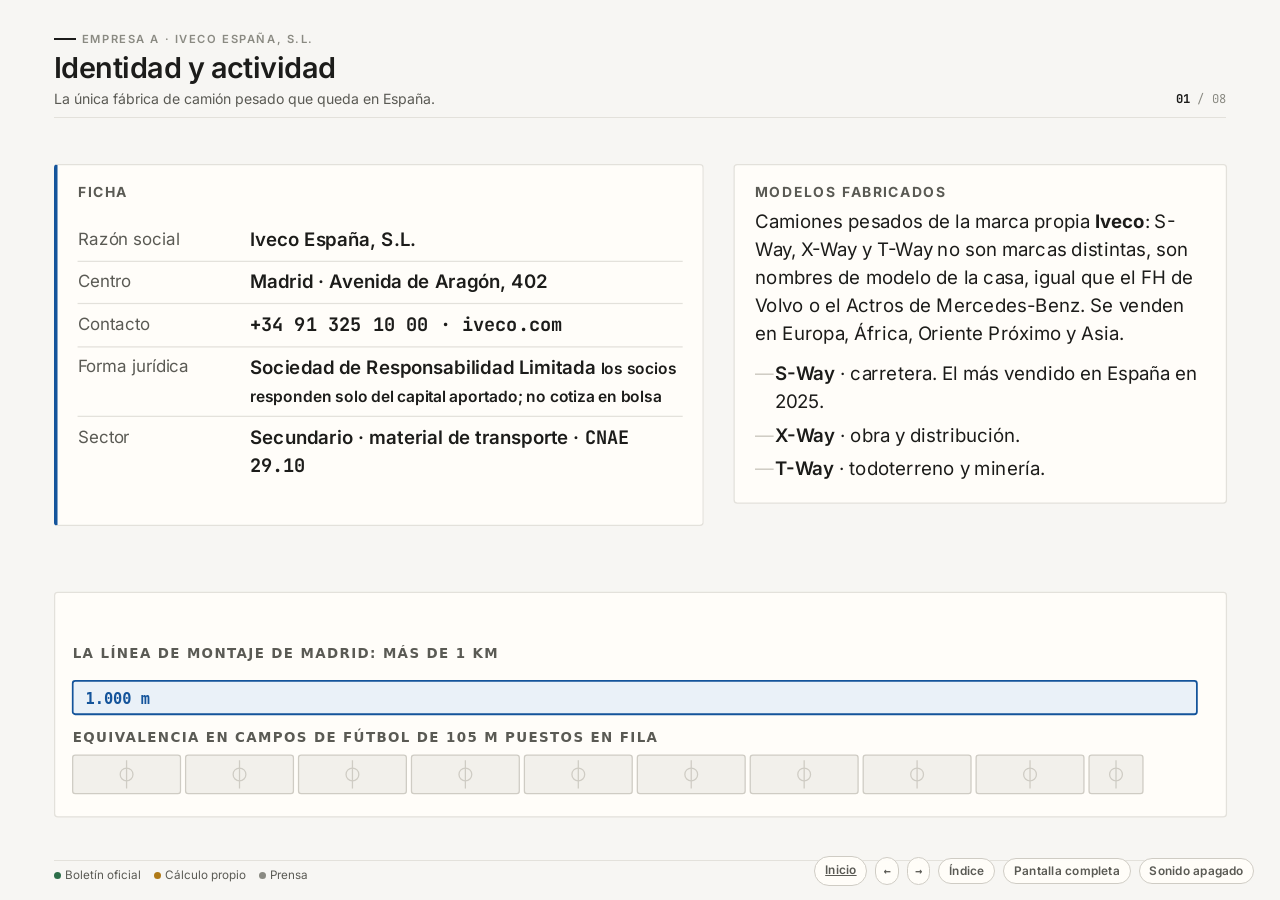
==== empresas.html @ f34dec85 "Add files via upload" ====
<!doctype html>
<html lang="es">
<head>
<meta charset="utf-8">
<meta name="viewport" content="width=device-width,initial-scale=1">
<title>Empresas · Empleabilidad I · Raúl Rabadán</title>
<link rel="stylesheet" href="css/estilo.css">
</head>
<body>

<div class="progreso"></div>

<main class="mazo">

<!-- ========== B1 ========== -->
<section class="pantalla" data-via="b" data-ancla="iveco-identidad" data-titulo="Iveco · Identidad y actividad" data-grupo="Iveco España, S.L.">
  <header class="cab">
    <div class="cab-izq">
      <p class="rotulo"><span class="tramo"></span>Empresa A · Iveco España, S.L.</p>
      <h2>Identidad y actividad</h2>
      <p class="bajada">La única fábrica de camión pesado que queda en España.</p>
    </div>
    <p class="paso" data-contador></p>
  </header>

  <div class="cuerpo">
    <div class="cols c-2a">
      <div class="bloque acento-a">
        <h3>Ficha</h3>
        <dl class="datos">
          <div><dt>Razón social</dt><dd>Iveco España, S.L.</dd></div>
          <div><dt>Centro</dt><dd>Madrid · Avenida de Aragón, 402</dd></div>
          <div><dt>Contacto</dt><dd class="num">+34 91 325 10 00 · iveco.com</dd></div>
          <div><dt>Forma jurídica</dt><dd>Sociedad de Responsabilidad Limitada <small>los socios responden solo del capital aportado; no cotiza en bolsa</small></dd></div>
          <div><dt>Sector</dt><dd>Secundario · material de transporte · <span class="num">CNAE 29.10</span></dd></div>
        </dl>
      </div>
      <div class="bloque">
        <h3>Modelos fabricados</h3>
        <p>Camiones pesados de la marca propia <b>Iveco</b>: S-Way, X-Way y T-Way no son marcas distintas, son nombres de modelo de la casa, igual que el FH de Volvo o el Actros de Mercedes-Benz. Se venden en Europa, África, Oriente Próximo y Asia.</p>
        <ul class="guiones" style="margin-top:.6em">
          <li><b>S-Way</b> · carretera. El más vendido en España en 2025.</li>
          <li><b>X-Way</b> · obra y distribución.</li>
          <li><b>T-Way</b> · todoterreno y minería.</li>
        </ul>
      </div>
    </div>

    <figure class="grafico crece">
      <img src="assets/graficos/linea-km.svg" alt="La línea de montaje de un kilómetro comparada con campos de fútbol de 105 metros puestos en fila.">
    </figure>
  </div>

  <footer class="pie">
    <ul class="notas-pie"></ul>
    <p class="leyenda"><span><b class="p p-ofi"></b>Boletín oficial</span><span><b class="p p-cal"></b>Cálculo propio</span><span><b class="p p-pre"></b>Prensa</span></p>
  </footer>
</section>

<!-- ========== B2 ========== -->
<section class="pantalla" data-via="b" data-ancla="iveco-tamano" data-titulo="Iveco · Tamaño, clientes y competencia">
  <header class="cab">
    <div class="cab-izq">
      <p class="rotulo"><span class="tramo"></span>Empresa A · Iveco España, S.L.</p>
      <h2>Tamaño, clientes y competencia</h2>
    </div>
    <p class="paso" data-contador></p>
  </header>

  <div class="cuerpo">
    <div class="cifras">
      <div><span class="cifra" data-valor="2700" data-sufijo="+">0</span><span class="cifra-pie d-pre">Personas en la planta</span></div>
      <div><span class="cifra" data-valor="374000">0</span><span class="cifra-pie d-pre">Metros cuadrados</span></div>
      <div><span class="cifra" data-valor="1" data-sufijo=" km">0</span><span class="cifra-pie d-pre">De línea de montaje</span></div>
      <div><span class="cifra" data-valor="40000">0</span><span class="cifra-pie d-pre">Configuraciones de camión</span></div>
    </div>

    <div class="cols c-3 crece">
      <div class="bloque">
        <h3>Clientes</h3>
        <p>Flotas europeas de logística: Reinert, ID Logistics, Spaansen, Vergossen.</p>
      </div>
      <div class="bloque">
        <h3>Competidores</h3>
        <p>Volvo, Mercedes-Benz, Renault Trucks, Scania, DAF y MAN.</p>
        <p style="margin-top:.55em"><span class="d-pre">Iveco, primera en matriculaciones en España en 2024 con el <b>20,1 %</b>. En más de 16 t, en 2025 manda Volvo con el <b>18,1 %</b>.</span></p>
      </div>
      <div class="bloque">
        <h3>Entidades del entorno</h3>
        <ul class="guiones">
          <li><b>ANFAC</b> · patronal de fabricantes.</li>
          <li><b>AECIM</b> · patronal del metal de Madrid.</li>
        </ul>
      </div>
    </div>

  </div>

  <footer class="pie">
    <ul class="notas-pie"></ul>
    <p class="leyenda"><span><b class="p p-ofi"></b>Boletín oficial</span><span><b class="p p-cal"></b>Cálculo propio</span><span><b class="p p-pre"></b>Prensa</span></p>
  </footer>
</section>

<!-- ========== B3 ========== -->
<section class="pantalla" data-via="b" data-ancla="iveco-puesto" data-titulo="Iveco · Puesto, salario y condiciones">
  <header class="cab">
    <div class="cab-izq">
      <p class="rotulo"><span class="tramo"></span>Empresa A · Iveco España, S.L.</p>
      <h2>Puesto, salario y condiciones</h2>
      <p class="bajada">Técnico de mantenimiento electromecánico, grupo II del convenio.</p>
    </div>
    <p class="paso" data-contador></p>
  </header>

  <div class="cuerpo">
    <div class="cols c-2a">
      <div class="marco">
        <table class="tabla compacta">
          <caption>Convenio de centro · BOCM 205 de 28-08-2024</caption>
          <tbody>
            <tr><td class="col-et">Salario anual</td><td class="cifra-c"><span class="d-ofi">27.907,63 € — 31.594,29 €</span></td></tr>
            <tr><td class="col-et" style="white-space:nowrap">Precio de la hora</td><td class="cifra-c"><span class="d-cal"><b>16,38 €</b></span></td></tr>
            <tr><td class="col-et">Jornada</td><td class="cifra-c"><span class="d-ofi">1.704 h al año en 213 días</span></td></tr>
            <tr><td class="col-et">Turnos</td><td><span class="d-ofi">06-14 · 14-22 · 22-06, con plus nocturno</span></td></tr>
            <tr><td class="col-et">Vacaciones</td><td><span class="d-ofi">22 días laborables, 6 trasladables</span></td></tr>
            <tr><td class="col-et" style="white-space:nowrap">Plus de presencia</td><td class="cifra-c"><span class="d-ofi">91,12 € al mes</span></td></tr>
          </tbody>
        </table>
      </div>
      <figure class="grafico"><img src="assets/graficos/salario-iveco.svg" alt="Barras del salario anual del grupo II frente al salario mínimo interprofesional."></figure>
    </div>

    <div class="cols c-2b crece">
      <div class="bloque">
        <h3>Ventajas</h3>
        <ul class="motivos">
          <li>El salario está fijado en el boletín oficial.</li>
          <li><span class="d-pre">Tata Motors lo compró por 3.800 M € con compromiso de no cerrar Madrid.</span></li>
        </ul>
      </div>
      <div class="bloque">
        <h3>Acceso</h3>
        <p><span class="d-pre">El grupo publica sus vacantes en LinkedIn. La oferta activa más cercana al título es <b>Técnico/a de mantenimiento electrónico</b> para la planta de Valladolid: pide FP II o Grado Superior en <b>Mecatrónica Industrial</b>, Automatización y Robótica o Regulación y Control, inglés técnico escrito, disponibilidad a tres turnos y un <b>mínimo de tres años de experiencia</b> en producción o mantenimiento.</span></p>
      </div>
    </div>
  </div>

  <footer class="pie">
    <ul class="notas-pie"><li><span class="d-pre">Convenio de centro sin cerrar y huelgas convocadas en 2026; el turno de noche es rotativo.</span></li></ul>
    <p class="leyenda"><span><b class="p p-ofi"></b>Boletín oficial</span><span><b class="p p-cal"></b>Cálculo propio</span><span><b class="p p-pre"></b>Prensa</span></p>
  </footer>
</section>

<!-- ========== B4 ========== -->
<section class="pantalla" data-via="b" data-ancla="mona-identidad" data-titulo="Monadelphous · Identidad y actividad" data-grupo="Monadelphous Group Limited">
  <header class="cab">
    <div class="cab-izq">
      <p class="rotulo"><span class="tramo"></span>Empresa B · Monadelphous Group Limited</p>
      <h2>Identidad y actividad</h2>
      <p class="bajada">Mantenimiento industrial en las minas de hierro de Australia Occidental.</p>
    </div>
    <p class="paso" data-contador></p>
  </header>

  <div class="cuerpo">
    <div class="cols c-2a">
      <div class="bloque acento-b">
        <h3>Ficha</h3>
        <dl class="datos">
          <div><dt>Razón social</dt><dd>Monadelphous Group Limited</dd></div>
          <div><dt>Sede</dt><dd>Victoria Park WA 6100 · Perth</dd></div>
          <div><dt>Contacto</dt><dd class="num">+61 8 9316 1255 · monadelphous.com.au</dd></div>
          <div><dt>Forma jurídica</dt><dd><i>Public company limited by shares</i> <small>los accionistas responden solo de sus acciones; cotiza como MND</small></dd></div>
          <div><dt>Sector</dt><dd>Secundario · reparación de maquinaria · <span class="num">CNAE 33.12</span> <small>por equivalencia con la clasificación española</small></dd></div>
          <div><dt>Fundada</dt><dd class="num">1972</dd></div>
        </dl>
      </div>
      <div>
        <div class="bloque">
          <h3>Actividad</h3>
          <p>Construye, mantiene y repara instalaciones industriales dentro del recinto del cliente.</p>
        </div>
        <div class="bloque tenue" style="margin-top:12px">
          <h3>Zona de trabajo</h3>
          <p>Pilbara, Australia Occidental: minas de hierro, puertos de mineral y plantas de gas, a 1.400 km de Perth.</p>
        </div>
      </div>
    </div>

    <figure class="grafico crece">
      <img src="assets/graficos/mona-actividades.svg" alt="Esquema de las tres actividades de Monadelphous: construir, mantener y reparar en parada, sobre instalación del cliente.">
    </figure>
  </div>

  <footer class="pie">
    <ul class="notas-pie"></ul>
    <p class="leyenda"><span><b class="p p-ofi"></b>Boletín oficial</span><span><b class="p p-cal"></b>Cálculo propio</span><span><b class="p p-pre"></b>Prensa</span></p>
  </footer>
</section>

<!-- ========== B5 ========== -->
<section class="pantalla" data-via="b" data-ancla="mona-tamano" data-titulo="Monadelphous · Tamaño, clientes y localización">
  <header class="cab">
    <div class="cab-izq">
      <p class="rotulo"><span class="tramo"></span>Empresa B · Monadelphous Group Limited</p>
      <h2>Tamaño, clientes y localización</h2>
    </div>
    <p class="paso" data-contador></p>
  </header>

  <div class="cuerpo">
    <div class="cifras">
      <div><span class="cifra" data-valor="2270" data-sufijo=" M">0</span><span class="cifra-pie d-pre">Dólares australianos facturados · <span class="num d-cal">1.408 M €</span></span></div>
      <div><span class="cifra" data-valor="12" data-prefijo="+" data-sufijo=" %">0</span><span class="cifra-pie d-pre">Facturación</span></div>
      <div><span class="cifra" data-valor="34.6" data-dec="1" data-prefijo="+" data-sufijo=" %">0</span><span class="cifra-pie d-pre">Beneficio neto</span></div>
      <div><span class="cifra" data-valor="7500" data-prefijo="≈ ">0</span><span class="cifra-pie d-pre">Personas · dato de terceros</span></div>
    </div>

    <div class="cols c-2a crece">
      <figure class="grafico"><img src="assets/graficos/distancia.svg" alt="La distancia de Perth a las minas de Pilbara comparada con la de Madrid a Roma, a la misma escala."></figure>
      <div>
        <div class="bloque">
          <h3>Clientes</h3>
          <p><span class="d-pre">Mineras del hierro: <b>Rio Tinto</b>, 300 M AUD a cinco años (<span class="num d-cal">186 M €</span>), y <b>BHP y Rio Tinto</b>, 140 M AUD (<span class="num d-cal">86,8 M €</span>).</span></p>
        </div>
        <div class="bloque" style="margin-top:12px">
          <h3>Competidores</h3>
          <p>UGL, Ventia, SRG Global y Downer EDI.</p>
        </div>
        <div class="bloque" style="margin-top:12px">
          <h3>Entidades del entorno</h3>
          <ul class="guiones">
            <li><b>AWU</b> · sindicato de la plantilla.</li>
          </ul>
        </div>
      </div>
    </div>

  </div>

  <footer class="pie">
    <ul class="notas-pie"></ul>
    <p class="leyenda"><span><b class="p p-ofi"></b>Boletín oficial</span><span><b class="p p-cal"></b>Cálculo propio</span><span><b class="p p-pre"></b>Prensa</span></p>
  </footer>
</section>

<!-- ========== B6 ========== -->
<section class="pantalla" data-via="b" data-ancla="mona-puesto" data-titulo="Monadelphous · Puesto, salario y condiciones">
  <header class="cab">
    <div class="cab-izq">
      <p class="rotulo"><span class="tramo"></span>Empresa B · Monadelphous Group Limited</p>
      <h2>Puesto, salario y condiciones</h2>
      <p class="bajada"><i>Construction Mechanical Fitter</i>: el oficio equivalente, con visado Work and Holiday.</p>
    </div>
    <p class="paso" data-contador></p>
  </header>

  <div class="cuerpo">
    <div class="cols c-2a">
      <div class="marco">
        <table class="tabla compacta">
          <caption>Oferta publicada por la empresa</caption>
          <tbody>
            <tr><td class="col-et">Tarifa</td><td class="cifra-c"><span class="d-pre">64,70 AUD/h</span> · <span class="d-cal"><b>40,13 €/h</b></span></td></tr>
            <tr><td class="col-et">Turno</td><td class="cifra-c"><span class="d-pre">12 horas</span></td></tr>
            <tr><td class="col-et">Ciclo</td><td><span class="d-pre">FIFO 2:1 · 14 días de trabajo y 7 libres</span></td></tr>
            <tr><td class="col-et">Régimen</td><td><span class="d-pre"><i>Casual</i>: recargo en vez de vacaciones</span></td></tr>
            <tr><td class="col-et">Viaje y cama</td><td><span class="d-pre">A cargo de la empresa, vuelo incluido</span></td></tr>
            <tr><td class="col-et">Bruto a 6 meses</td><td class="cifra-c"><span class="d-cal"><b>94.203 AUD · 58.431 €</b></span></td></tr>
            <tr><td class="col-et">Neto a 6 meses</td><td class="cifra-c"><span class="d-cal"><b>72.692 AUD · 45.089 €</b></span></td></tr>
          </tbody>
        </table>
      </div>
      <div>
        <div class="bloque acento-b">
          <h3>Visado 462 y vía de acceso</h3>
          <ul class="guiones">
            <li>Visado <i>Work and Holiday</i>: 18 a 30 años y 5.000 AUD <small class="d-cal">3.101 €</small> acreditados. Tasa <span class="d-ofi">840 AUD</span> <small class="d-cal">521 €</small> más <span class="d-pre">49 AUD</span> <small class="d-cal">30 €</small> de la <span class="term" data-def="Tarjeta blanca de obra: acreditación obligatoria en Australia para pisar cualquier obra o instalación en construcción. Se obtiene con un curso corto de prevención de riesgos y no caduca.">White Card</span> de obra.</li>
            <li>El título no se homologa: equivale al <i>Certificate III</i>. El puesto pide la misma mecánica, hidráulica y soldadura que el ciclo.</li>
            <li><b>Tope de 6 meses con el mismo empleador.</b></li>
          </ul>
        </div>
      </div>
    </div>

    <div class="cols c-2a crece">
      <figure class="grafico"><img src="assets/graficos/roster.svg" alt="Calendario de tres semanas: el roster australiano de 14 días de 12 horas frente a la semana española de 5 días de 8 horas."></figure>
      <div class="bloque acento-b">
        <h3>Requisitos que pide la oferta</h3>
        <ul class="guiones">
          <li><span class="d-pre"><i>Trade Certificate</i> del oficio: <i>Certificate III in Engineering · Mechanical Trade</i>.</span></li>
          <li><span class="d-pre">Experiencia: <b>2 años en mantenimiento</b>.</span></li>
          <li><span class="d-pre"><i>Construction Card</i> de obra en vigor: la misma White Card de la izquierda.</span></li>
          <li><span class="d-pre">Derecho a trabajar en Australia acreditado.</span></li>
          <li><span class="d-pre">Disponibilidad para ciclo FIFO y turnos de 12 horas.</span></li>
        </ul>
      </div>
    </div>
  </div>

  <footer class="pie">
    <ul class="notas-pie"></ul>
    <p class="leyenda"><span><b class="p p-ofi"></b>Boletín oficial</span><span><b class="p p-cal"></b>Cálculo propio</span><span><b class="p p-pre"></b>Prensa</span></p>
  </footer>
</section>

<!-- ========== B7 ========== -->
<section class="pantalla" data-via="b" data-ancla="comparacion" data-titulo="Comparación de las dos opciones" data-grupo="Comparación y cierre">
  <header class="cab">
    <div class="cab-izq">
      <p class="rotulo"><span class="tramo"></span>Comparación</p>
      <h2>Comparación de condiciones</h2>
      <p class="bajada">Un año en Iveco frente a los seis meses que permite el visado.</p>
    </div>
    <p class="paso" data-contador></p>
  </header>

  <div class="cuerpo">
    <p class="moneda"><button type="button" data-accion="moneda" aria-pressed="false">Ver en dólares australianos</button><span class="cambio">1 € = 1,6122 AUD · Banco Central Europeo, 22-09-2026</span></p>

    <div class="marco">
      <table class="frente">
        <thead>
          <tr><th class="et">Concepto</th><th class="a">Iveco España · Madrid</th><th class="b">Monadelphous · Pilbara</th><th class="et" style="text-align:center">Diferencia</th></tr>
        </thead>
        <tbody>
          <tr>
            <td class="et">Precio de la hora</td>
            <td class="a"><span class="val d-cal" data-eur="16,38 €" data-aud="26,41 AUD">16,38 €</span></td>
            <td class="b"><span class="val d-cal" data-eur="40,13 €" data-aud="64,70 AUD">40,13 €</span></td>
            <td class="dif"><span class="d-cal">× 2,45</span></td>
          </tr>
          <tr>
            <td class="et">Horas del periodo</td>
            <td class="a"><span class="val d-ofi">1.704 h</span> <small>en 12 meses</small></td>
            <td class="b"><span class="val d-cal">1.456 h</span> <small>en 6 meses</small></td>
            <td class="dif"><span class="d-cal">− 15 %</span></td>
          </tr>
          <tr>
            <td class="et">Ingreso bruto</td>
            <td class="a"><span class="val d-ofi" data-eur="27.907,63 €" data-aud="44.993 AUD">27.907,63 €</span></td>
            <td class="b"><span class="val d-cal" data-eur="58.431 €" data-aud="94.203 AUD">58.431 €</span></td>
            <td class="dif"><span class="d-cal">× 2,1</span></td>
          </tr>
          <tr>
            <td class="et">Continuidad</td>
            <td class="a"><span class="d-ofi">Antigüedad, cotización y 22 días de vacaciones</span></td>
            <td class="b"><span class="d-ofi">Tope de 6 meses, sin cotización ni vacaciones pagadas</span></td>
            <td class="dif">—</td>
          </tr>
          <tr>
            <td class="et">Coste de entrada</td>
            <td class="a"><span class="val" data-eur="0 €" data-aud="0 AUD">0 €</span></td>
            <td class="b"><span class="val d-cal" data-eur="1.742 €" data-aud="2.809 AUD">1.742 €</span> <small>visado, tarjeta y vuelo</small></td>
            <td class="dif"><span class="d-cal">+1.742 €</span></td>
          </tr>
        </tbody>
      </table>
    </div>

    <div class="cols c-2a crece">
      <figure class="grafico"><img src="assets/graficos/precio-hora.svg" alt="Barras comparando el precio de la hora en Iveco y en Monadelphous, en euros."></figure>
      <div>
        <div class="bloque aviso">
          <h3>Límites de la comparación</h3>
          <ul class="guiones">
            <li>El ingreso de Iveco es <b>bruto</b>, sin IRPF descontado.</li>
            <li>Faltan los pluses de turno y presencia de Iveco.</li>
          </ul>
        </div>
        <div class="marco" style="margin-top:12px">
          <table class="tabla compacta">
            <caption>Desglose del coste de entrada</caption>
            <tbody>
              <tr><td class="col-et">Vuelo ida y vuelta</td><td class="cifra-c"><span class="d-pre">1.920 AUD</span></td></tr>
              <tr><td class="col-et">Visado 462</td><td class="cifra-c"><span class="d-ofi">840 AUD</span></td></tr>
              <tr><td class="col-et">White Card</td><td class="cifra-c"><span class="d-pre">49 AUD</span></td></tr>
              <tr><td class="col-et"><b>Total</b></td><td class="cifra-c"><span class="d-cal"><b>2.809 AUD · 1.742 €</b></span></td></tr>
              <tr><td class="col-et">Equivale a</td><td class="cifra-c"><span class="d-cal">43 horas de trabajo allí</span></td></tr>
            </tbody>
          </table>
        </div>
      </div>
    </div>
  </div>

  <footer class="pie">
    <ul class="notas-pie"></ul>
    <p class="leyenda"><span><b class="p p-ofi"></b>Boletín oficial</span><span><b class="p p-cal"></b>Cálculo propio</span><span><b class="p p-pre"></b>Prensa</span></p>
  </footer>
</section>

<!-- ========== B9 ========== -->
<section class="pantalla" data-via="b" data-ancla="fuentes" data-titulo="Fuentes y fechas de consulta">
  <header class="cab">
    <div class="cab-izq">
      <p class="rotulo"><span class="tramo"></span>Comparación</p>
      <h2>Fuentes y fechas de consulta</h2>
      <p class="bajada">Consultado el 23-09-2026; el cambio, del día 22.</p>
    </div>
    <p class="paso" data-contador></p>
  </header>

  <div class="cuerpo">
    <div class="cols c-2a">
    <div class="bloque acento-a">
      <h3>Origen de cada dato</h3>
      <ul class="guiones">
        <li><span class="d-ofi">Salario y jornada de Iveco: <b>BOCM 205 de 28-08-2024</b>.</span></li>
        <li><span class="d-ofi">Códigos CNAE 29.10 y 33.12: <b>Real Decreto 10/2025</b>, BOE de 15-01-2025.</span></li>
        <li><span class="d-ofi">Visado 462 y condición 8547: <i>Department of Home Affairs</i>.</span></li>
        <li><span class="d-pre">Planta, línea, cuotas, producción, huelgas y compra por Tata: sala de prensa de Iveco, ANFAC y prensa económica.</span></li>
        <li><span class="d-pre">Monadelphous: resultados a la bolsa australiana y notas propias. Tarifa y vuelo: portales de empleo y de vuelos.</span></li>
        <li><span class="d-cal">Precio de la hora, estimaciones a seis meses en bruto y en neto, coste de entrada y gráficos: elaboración propia.</span></li>
      </ul>
    </div>

    <div class="bloque tenue">
      <h3>Cálculo del neto australiano</h3>
      <ul class="guiones">
        <li><span class="d-ofi">Tipos del visado <i>working holiday</i>, 15 % hasta 45.000 AUD y 30 % después: <b>Income Tax Rates Act 1986</b>, texto consolidado de 01-07-2026.</span></li>
        <li><span class="d-ofi">Exención de los primeros 60.100 € del trabajo en el extranjero: <b>artículo 7.p) de la Ley del IRPF</b>.</span></li>
        <li><span class="d-ofi">Cláusula de intercambio de información que activa esa exención: <b>artículo 25 del convenio España-Australia</b>, BOE de 29-12-1992.</span></li>
      </ul>
    </div>
    </div>
  </div>

  <footer class="pie">
    <ul class="notas-pie"></ul>
    <p class="leyenda"><span><b class="p p-ofi"></b>Boletín oficial</span><span><b class="p p-cal"></b>Cálculo propio</span><span><b class="p p-pre"></b>Prensa</span></p>
  </footer>
</section>

</main>

<div class="indice" role="dialog" aria-label="Índice">
  <h3>Índice</h3>
  <ol></ol>
</div>

<div class="barra-inf">
  <a class="btn" href="index.html">Inicio</a>
  <button class="btn ico" data-accion="antes" aria-label="Pantalla anterior">←</button>
  <button class="btn ico" data-accion="despues" aria-label="Pantalla siguiente">→</button>
  <button class="btn" data-accion="indice">Índice</button>
  <button class="btn" data-accion="completa">Pantalla completa</button>
  <button class="btn" data-accion="sonido" aria-pressed="false">Sonido apagado</button>
</div>

<script src="js/presentacion.js"></script>
</body>
</html>
---- css/estilo.css ----
/* ============================================================
   Conociendo mi entorno laboral — Empleabilidad I
   Raúl Rabadán · Mecatrónica Industrial · Mondragon Unibertsitatea
   ============================================================ */

@font-face{font-family:Inter;src:url(fuentes/inter-latin-400-normal.woff2)format('woff2');font-weight:400;font-display:swap}
@font-face{font-family:Inter;src:url(fuentes/inter-latin-600-normal.woff2)format('woff2');font-weight:600;font-display:swap}
@font-face{font-family:Inter;src:url(fuentes/inter-latin-700-normal.woff2)format('woff2');font-weight:700;font-display:swap}
@font-face{font-family:'JetBrains Mono';src:url(fuentes/jetbrains-mono-latin-400-normal.woff2)format('woff2');font-weight:400;font-display:swap}
@font-face{font-family:'JetBrains Mono';src:url(fuentes/jetbrains-mono-latin-700-normal.woff2)format('woff2');font-weight:700;font-display:swap}

:root{
  --papel:#F7F6F3; --tinta:#1C1C1A; --gris:#5A5A54; --gris-claro:#8A8A82;
  --filete:#E3E1DB; --filete-fuerte:#CFCCC4; --blanco:#FFFDF9;
  --iveco:#14549B; --iveco-suave:#EAF1F8;
  --mona:#B5432C; --mona-suave:#FAEDE9;
  --oficial:#2C6E49; --calculo:#B07A17; --prensa:#8A8A82;
  --txt:Inter,system-ui,-apple-system,'Segoe UI',sans-serif;
  --mono:'JetBrains Mono',ui-monospace,'Cascadia Mono',Consolas,monospace;
  --radio:3px;
  --sombra:0 1px 2px rgba(28,28,26,.05),0 8px 24px -12px rgba(28,28,26,.14);
}

*,*::before,*::after{box-sizing:border-box}
html,body{margin:0;padding:0;height:100%}
body{
  background:var(--papel); color:var(--tinta);
  font-family:var(--txt); font-size:clamp(15px,1.05vw,18px); line-height:1.5;
  -webkit-font-smoothing:antialiased; text-rendering:optimizeLegibility;
  overflow:hidden;
}
body.indice-abierto{overflow:hidden}
h1,h2,h3,h4{margin:0; font-weight:600; letter-spacing:-.018em; line-height:1.14}
p{margin:0 0 .65em}
p:last-child{margin-bottom:0}
ul,ol{margin:0; padding:0; list-style:none}
strong{font-weight:600}
a{color:var(--iveco)}
.num{font-family:var(--mono); font-variant-numeric:tabular-nums; font-feature-settings:"tnum" 1}

/* ---------- Estructura de pantalla ---------- */
.mazo{position:relative; height:100vh; width:100%; overflow:hidden}
.pantalla{
  position:absolute; inset:0;
  display:grid; grid-template-rows:auto minmax(0,1fr) auto;
  gap:clamp(10px,1.6vh,20px);
  padding:clamp(20px,3.4vh,40px) clamp(28px,4.2vw,70px) clamp(12px,1.7vh,20px);
  opacity:0; visibility:hidden; transform:translateY(10px);
  transition:opacity .3s ease, transform .3s ease, visibility .3s;
  overflow-y:auto; overflow-x:hidden;
}
.pantalla.activa{opacity:1; visibility:visible; transform:none}

/* ---------- Cabecera ---------- */
.cab{display:flex; align-items:flex-end; justify-content:space-between; gap:24px;
  border-bottom:1px solid var(--filete); padding-bottom:clamp(6px,.9vh,11px)}
.cab-izq{min-width:0}
.rotulo{
  font-size:.7rem; font-weight:600; letter-spacing:.14em; text-transform:uppercase;
  color:var(--gris-claro); margin-bottom:.38em; display:flex; align-items:center; gap:.55em
}
.rotulo .tramo{width:22px; height:2px; background:var(--filete-fuerte); display:inline-block}
.pantalla[data-via="a"] .rotulo .tramo{background:var(--tinta)}
.pantalla[data-via="b"] .rotulo .tramo{background:var(--tinta)}
.cab h2{font-size:clamp(1.42rem,2.25vw,2.1rem)}
.cab .bajada{color:var(--gris); font-size:.88rem; margin-top:.22em; max-width:78ch}
.paso{font-family:var(--mono); font-size:.76rem; color:var(--gris-claro); white-space:nowrap; letter-spacing:.02em}
.paso b{color:var(--tinta); font-weight:700}

/* ---------- Cuerpo ---------- */
.cuerpo{min-height:0; display:flex; flex-direction:column; justify-content:flex-start; gap:clamp(10px,1.5vh,18px)}
.cuerpo > *{flex-shrink:0}
.cuerpo > .grafico{flex-shrink:1}
.cols{display:grid; gap:clamp(16px,1.9vw,30px); align-items:start; min-height:0}
.c-2{grid-template-columns:1fr 1fr}
.c-2a{grid-template-columns:1.32fr 1fr}
.c-2b{grid-template-columns:1fr 1.32fr}
.c-3{grid-template-columns:repeat(3,1fr)}
.cols.estirar{align-items:stretch}
.crece{flex:1 0 auto; min-height:0; display:flex; flex-direction:column}
.cols.crece{display:grid; flex-direction:row; flex:0 0 auto; align-content:start}

/* ---------- Bloques ---------- */
.bloque{background:var(--blanco); border:1px solid var(--filete); border-radius:var(--radio); padding:clamp(11px,1.25vw,16px)}
.bloque > h3, .rot-bloque{
  font-size:.7rem; font-weight:700; letter-spacing:.12em; text-transform:uppercase;
  color:var(--gris); margin:0 0 .55em; display:block
}
.bloque.acento-a{border-left:3px solid var(--iveco)}
.bloque.acento-b{border-left:3px solid var(--mona)}
.bloque.aviso{background:#FCF7EC; border-color:#E8D9B4; border-left:3px solid var(--calculo)}
.bloque.plano{background:transparent; border:0; padding:0}
.bloque.tenue{background:#F2F0EB; border-color:var(--filete)}

/* fichas de dato: etiqueta + valor */
.datos{display:grid; gap:0}
.datos > div{display:grid; grid-template-columns:minmax(115px,26%) 1fr; gap:12px;
  padding:.36em 0; border-bottom:1px solid var(--filete)}
.datos > div:last-child{border-bottom:0}
.datos dt,.datos .et{color:var(--gris); font-size:.85rem}
.datos dd,.datos .va{margin:0; font-weight:600; min-width:0; overflow-wrap:break-word}
.datos .va small{font-weight:400; color:var(--gris); font-size:.85em}

/* lista de guiones */
.guiones li{position:relative; padding-left:1.05em; margin-bottom:.3em; font-size:.94rem}
.guiones li::before{content:"—"; position:absolute; left:0; color:var(--filete-fuerte)}
.guiones li:last-child{margin-bottom:0}
.guiones li b{font-weight:600}

/* lista numerada de motivos */
.motivos{counter-reset:m; display:grid; gap:.48em}
.motivos li{counter-increment:m; display:grid; grid-template-columns:1.55em 1fr; gap:.55em; font-size:.94rem}
.motivos li::before{content:counter(m,decimal-leading-zero); font-family:var(--mono); font-size:.76rem;
  color:var(--gris-claro); padding-top:.28em}

/* etiquetas */
.etiquetas{display:flex; flex-wrap:wrap; gap:6px}
.etiquetas li{font-size:.8rem; padding:.28em .66em; border:1px solid var(--filete-fuerte);
  border-radius:99px; background:var(--blanco); color:var(--tinta)}

/* ---------- Tablas ---------- */
.tabla{width:100%; border-collapse:collapse; font-size:.9rem; background:var(--blanco)}
.tabla caption{caption-side:top; text-align:left; font-size:.7rem; font-weight:700;
  letter-spacing:.12em; text-transform:uppercase; color:var(--gris); padding-bottom:.6em}
.tabla th,.tabla td{text-align:left; padding:.46em .65em; border-bottom:1px solid var(--filete); vertical-align:top}
.tabla thead th{font-size:.72rem; letter-spacing:.06em; text-transform:uppercase; color:var(--gris);
  font-weight:600; border-bottom:1px solid var(--filete-fuerte); white-space:nowrap}
.tabla tbody tr:last-child td{border-bottom:0}
.tabla tbody tr:nth-child(even){background:#FAF9F6}
.tabla .col-et{font-weight:600; width:22%}
.tabla td.cifra-c{font-family:var(--mono); font-variant-numeric:tabular-nums; white-space:nowrap}
.tabla.compacta th,.tabla.compacta td{padding:.36em .58em; font-size:.85rem}
.marco{border:1px solid var(--filete); border-radius:var(--radio)}
.marco > table{border-radius:inherit}

/* ---------- Cifras grandes ---------- */
.cifras{display:grid; grid-auto-flow:column; grid-auto-columns:minmax(0,1fr); gap:clamp(10px,1.4vw,22px)}
.cifras > div{border-top:2px solid var(--tinta); padding-top:.42em; min-width:0}
.cifra{font-family:var(--mono); font-weight:700; font-variant-numeric:tabular-nums;
  font-size:clamp(1.6rem,3.1vw,2.7rem); line-height:1; letter-spacing:-.03em; display:block}
.cifra-pie{font-size:.78rem; color:var(--gris); margin-top:.35em; display:block; line-height:1.35}
.cifra-u{font-size:.5em; font-weight:600; letter-spacing:0}
.cifras-sm .cifra{font-size:clamp(1.05rem,1.7vw,1.5rem)}
.cifras-sm .cifra-pie{font-size:.75rem}

/* ---------- Glosario en línea ---------- */
.term{
  border-bottom:1px dotted var(--gris-claro); cursor:help; position:relative;
  text-decoration:none; color:inherit
}
.term:hover,.term:focus{border-bottom-color:var(--tinta); outline:none}
.term::after{
  content:attr(data-def); position:absolute; left:50%; bottom:calc(100% + 9px);
  transform:translateX(-50%) translateY(3px);
  width:max-content; max-width:min(330px,60vw);
  background:var(--tinta); color:#F7F6F3; font-size:.8rem; font-weight:400; line-height:1.4;
  letter-spacing:0; padding:.55em .75em; border-radius:var(--radio); text-align:left;
  box-shadow:0 10px 26px -10px rgba(0,0,0,.4);
  opacity:0; pointer-events:none; transition:opacity .16s ease, transform .16s ease; z-index:40
}
.term::before{
  content:""; position:absolute; left:50%; bottom:calc(100% + 4px); transform:translateX(-50%);
  border:5px solid transparent; border-top-color:var(--tinta);
  opacity:0; transition:opacity .16s ease; z-index:41
}
.term:hover::after,.term:focus::after{opacity:1; transform:translateX(-50%) translateY(0)}
.term:hover::before,.term:focus::before{opacity:1}

/* ---------- Pie ---------- */
.pie{display:flex; flex-wrap:wrap; align-items:center; justify-content:space-between; gap:.3em 22px;
  border-top:1px solid var(--filete); padding-top:.55em; padding-right:calc(var(--ancho-barra, 470px) + 16px);
  font-size:.73rem; color:var(--gris)}
.notas-pie{display:flex; flex-wrap:wrap; gap:.3em 1.3em; margin:0; min-width:0; flex:1}
.notas-pie li{font-size:.74rem; color:var(--gris); min-width:0; overflow-wrap:break-word}
.notas-pie b{color:var(--tinta); font-weight:600}
.notas-pie:empty{display:none}
.leyenda{display:flex; flex-wrap:wrap; gap:.35em 1.05em; align-items:center; min-width:0}
.leyenda span{display:flex; align-items:baseline; gap:.4em}
.leyenda .p{align-self:center}
.p{width:7px; height:7px; border-radius:99px; display:inline-block; flex:none}
.p-ofi{background:var(--oficial)} .p-cal{background:var(--calculo)} .p-pre{background:var(--prensa)}
.d-ofi,.d-cal,.d-pre{position:relative; padding-left:.85em}
.d-ofi::before,.d-cal::before,.d-pre::before{
  content:""; position:absolute; left:0; top:.52em; width:6px; height:6px; border-radius:99px
}
.d-ofi::before{background:var(--oficial)} .d-cal::before{background:var(--calculo)} .d-pre::before{background:var(--prensa)}

/* ---------- Imágenes y gráficos ---------- */
figure{margin:0}
figcaption{font-size:.73rem; color:var(--gris); margin-top:.42em; line-height:1.35}
figcaption b{color:var(--tinta); font-weight:600}
.grafico{background:var(--blanco); border:1px solid var(--filete); border-radius:var(--radio);
  padding:clamp(9px,1vw,14px); display:flex; flex-direction:column; justify-content:center;
  min-height:0; max-height:clamp(150px,52vh,560px); overflow:hidden}
.grafico.crece{max-height:none}
.grafico img,.grafico svg{display:block; width:100%; height:auto; min-height:0;
  max-height:100%; object-fit:contain}
.grafico .rot-bloque{margin-bottom:.55em}
/* ---------- Interfaz de navegación ---------- */
.progreso{position:fixed; top:0; left:0; height:2px; background:var(--tinta); width:0;
  transition:width .3s ease; z-index:60}
.barra-inf{position:fixed; bottom:clamp(10px,1.6vh,18px); right:clamp(14px,2vw,26px);
  display:flex; align-items:center; gap:8px; z-index:55}
.btn{
  font-family:var(--txt); font-size:.74rem; font-weight:600; letter-spacing:.02em;
  color:var(--gris); background:rgba(255,253,249,.92); border:1px solid var(--filete-fuerte);
  border-radius:99px; padding:.42em .82em; cursor:pointer; backdrop-filter:blur(6px);
  transition:color .15s,border-color .15s,background .15s
}
.btn:hover{color:var(--tinta); border-color:var(--gris-claro)}
.btn.ico{padding:.42em .6em; font-family:var(--mono)}
.btn[hidden]{display:none}

/* índice */
.indice{position:fixed; inset:0; background:rgba(247,246,243,.97); backdrop-filter:blur(10px);
  z-index:70; display:none; padding:clamp(34px,6vh,70px) clamp(30px,6vw,90px); overflow-y:auto}
.indice.abierto{display:block}
.indice h3{font-size:.7rem; letter-spacing:.14em; text-transform:uppercase; color:var(--gris-claro);
  margin-bottom:1.1em}
.indice ol{display:grid; grid-template-columns:repeat(auto-fill,minmax(230px,1fr)); gap:2px 26px}
.indice li{border-bottom:1px solid var(--filete)}
.indice button{display:flex; gap:.9em; width:100%; text-align:left; background:none; border:0;
  padding:.62em .2em; cursor:pointer; font:inherit; font-size:.92rem; color:var(--tinta);
  align-items:baseline}
.indice button:hover{background:#EFEDE7}
.indice button span:first-child{font-family:var(--mono); font-size:.74rem; color:var(--gris-claro)}
.indice button.aqui{font-weight:600}
.indice button.aqui span:first-child{color:var(--tinta)}
.indice .grupo{grid-column:1/-1; border:0; font-size:.7rem; letter-spacing:.12em; text-transform:uppercase;
  color:var(--gris); margin:1.5em 0 .35em; padding-bottom:.35em; border-bottom:1px solid var(--filete-fuerte)}
.indice .grupo:first-of-type{margin-top:0}

/* ---------- Portada ---------- */
.portada{display:grid; grid-template-rows:1fr auto; align-content:center;
  padding:clamp(34px,5.6vh,72px) clamp(34px,6vw,96px)}
.portada-cuerpo{align-self:center; min-width:0}
.portada-rejilla{position:fixed; inset:0; z-index:-1; opacity:.5;
  background-image:linear-gradient(var(--filete) 1px,transparent 1px),linear-gradient(90deg,var(--filete) 1px,transparent 1px);
  background-size:46px 46px}
.portada h1{font-size:clamp(2.4rem,6.6vw,5.4rem); letter-spacing:-.045em; line-height:.92; font-weight:700}
.portada .alumno{font-size:clamp(.92rem,1.2vw,1.08rem); color:var(--gris); margin-top:1.3em}
.portada .alumno b{color:var(--tinta); font-weight:600}
.portada .partes{margin-top:.45em; font-size:.94rem; color:var(--gris); max-width:60ch}
.filetes{display:flex; height:3px; margin-top:clamp(18px,2.8vh,32px); width:min(430px,60%)}
.filetes i{flex:1} .filetes i:first-child{background:var(--iveco)} .filetes i:last-child{background:var(--mona)}
.portada-pie{display:flex; flex-direction:column; align-items:flex-start; gap:.3em; font-size:.74rem;
  color:var(--gris-claro); border-top:1px solid var(--filete); padding-top:.9em;
  padding-right:calc(var(--ancho-barra, 300px) + 16px)}

/* accesos a las dos partes */
.puertas{display:flex; flex-direction:column; gap:10px;
  margin-top:clamp(26px,4vh,44px); max-width:min(660px,100%)}
.puerta{
  display:grid; grid-template-columns:auto 1fr auto auto; align-items:center;
  gap:clamp(14px,2.2vw,28px);
  padding:clamp(13px,1.6vh,19px) clamp(16px,1.8vw,24px);
  background:var(--blanco); border:1px solid var(--filete); border-left:3px solid var(--filete-fuerte);
  border-radius:var(--radio); text-decoration:none; color:inherit;
  transition:border-color .2s ease, box-shadow .2s ease, transform .2s ease, background .2s ease
}
.puerta:hover,.puerta:focus-visible{box-shadow:var(--sombra); transform:translateX(3px); outline:none}
.puerta-let{font-family:var(--mono,ui-monospace,monospace); font-weight:700; line-height:1;
  font-size:clamp(1.25rem,2vw,1.6rem); letter-spacing:-.03em; color:var(--gris-claro);
  transition:color .2s ease}
.puerta-tit{font-size:clamp(1.02rem,1.7vw,1.38rem); font-weight:600; letter-spacing:-.022em; line-height:1.15}
.puerta-num{font-family:var(--mono,ui-monospace,monospace); font-size:.72rem; letter-spacing:.06em;
  color:var(--gris-claro); white-space:nowrap}
.puerta-fle{font-size:1.05rem; color:var(--filete-fuerte); line-height:1;
  transition:color .2s ease, transform .2s ease}
.puerta:hover .puerta-fle{transform:translateX(4px)}
.puerta.a{border-left-color:var(--iveco)}
.puerta.a:hover{border-color:#BFD3E8; border-left-color:var(--iveco); background:var(--iveco-suave)}
.puerta.a:hover .puerta-let,.puerta.a:hover .puerta-fle{color:var(--iveco)}
.puerta.b{border-left-color:var(--mona)}
.puerta.b:hover{border-color:#EACBC2; border-left-color:var(--mona); background:var(--mona-suave)}
.puerta.b:hover .puerta-let,.puerta.b:hover .puerta-fle{color:var(--mona)}

/* ---------- Impresión ---------- */
@media print{
  @page{size:A4 landscape; margin:9mm}
  html,body{height:auto; overflow:visible; background:#fff; font-size:10.5pt}
  .progreso,.barra-inf,.indice,.portada-rejilla{display:none !important}
  .mazo{height:auto; overflow:visible}
  .pantalla{position:static; inset:auto; opacity:1 !important; visibility:visible !important;
    transform:none !important; min-height:186mm; page-break-after:always; break-after:page;
    padding:0 0 6mm; overflow:visible}
  .pantalla:last-child{page-break-after:auto}
  .term::after,.term::before{display:none}
  .bloque,.tabla,.grafico{box-shadow:none}
}

/* ---------- Pantallas estrechas ---------- */
@media (max-width:860px){
  .c-2,.c-2a,.c-2b,.c-3{grid-template-columns:1fr}
  .cifras{grid-auto-flow:row; grid-template-columns:1fr 1fr}
  .cab{flex-direction:column; align-items:flex-start; gap:8px}
  .pie{flex-direction:column; align-items:flex-start; gap:8px; padding-right:0}
  .marco{overflow-x:auto}
  body{font-size:15px}
}
@media (prefers-reduced-motion:reduce){
  *{transition-duration:.01ms !important; animation-duration:.01ms !important}
}

/* ---------- Cita de documento oficial ---------- */
.docof{border:1px solid var(--filete-fuerte); border-left:3px solid var(--oficial);
  border-radius:var(--radio); background:var(--blanco); overflow:hidden}
.docof > header{display:flex; justify-content:space-between; gap:10px; align-items:baseline;
  padding:.5em .8em; background:#F1F3EF; border-bottom:1px solid var(--filete)}
.docof > header b{font-size:.74rem; letter-spacing:.06em; text-transform:uppercase; color:var(--oficial)}
.docof > header span{font-family:var(--mono); font-size:.72rem; color:var(--gris)}
.docof blockquote{margin:0; padding:.7em .9em; font-size:.88rem; line-height:1.5}
.docof blockquote i{color:var(--gris)}
.docof > p{margin:0; padding:.45em .9em .6em; border-top:1px dotted var(--filete-fuerte);
  font-family:var(--mono); font-size:.7rem; color:var(--gris-claro); word-break:normal; overflow-wrap:anywhere}
.docof.pre{border-left-color:var(--prensa)}
.docof.pre > header{background:#F4F3F0}
.docof.pre > header b{color:var(--gris)}

/* ---------- Tabla comparativa de las dos empresas ---------- */
.frente{width:100%; border-collapse:collapse; font-size:.88rem; background:var(--blanco)}
.frente th,.frente td{padding:.42em .65em; border-bottom:1px solid var(--filete); vertical-align:top}
.frente thead th{font-size:.74rem; letter-spacing:.06em; text-transform:uppercase; font-weight:700}
.frente thead th.a{color:var(--iveco); background:var(--iveco-suave)}
.frente thead th.b{color:var(--mona); background:var(--mona-suave)}
.frente thead th.et{color:var(--gris); font-weight:600}
.frente .et{font-weight:600; width:20%}
.frente td.a,.frente td.b{width:32%}
.frente td.dif{width:16%; font-family:var(--mono); font-size:.8rem; text-align:center;
  color:var(--tinta); background:#FAF9F6; white-space:nowrap}
.frente tbody tr:last-child td{border-bottom:0}
.frente .val{font-family:var(--mono); font-variant-numeric:tabular-nums; font-weight:700}

/* ---------- Interruptor de moneda ---------- */
.moneda{display:inline-flex; align-items:center; gap:.55em; font-size:.76rem; color:var(--gris)}
.moneda button{font:inherit; font-weight:700; color:var(--tinta); background:var(--blanco);
  border:1px solid var(--filete-fuerte); border-radius:99px; padding:.25em .8em; cursor:pointer}
.moneda button:hover{border-color:var(--gris)}
.moneda .cambio{font-family:var(--mono); font-size:.72rem}

/* ---------- Cierre ---------- */
.remate{border-top:2px solid var(--tinta); padding-top:.9em; font-size:1.06rem; line-height:1.55; max-width:62ch}
.remate b{font-family:var(--mono); font-variant-numeric:tabular-nums}
.tabla .grupo-fila td{background:#EEECE6; font-size:.72rem; letter-spacing:.08em;
  text-transform:uppercase; font-weight:700; color:var(--gris); padding:.4em .7em;
  border-bottom:1px solid var(--filete-fuerte)}
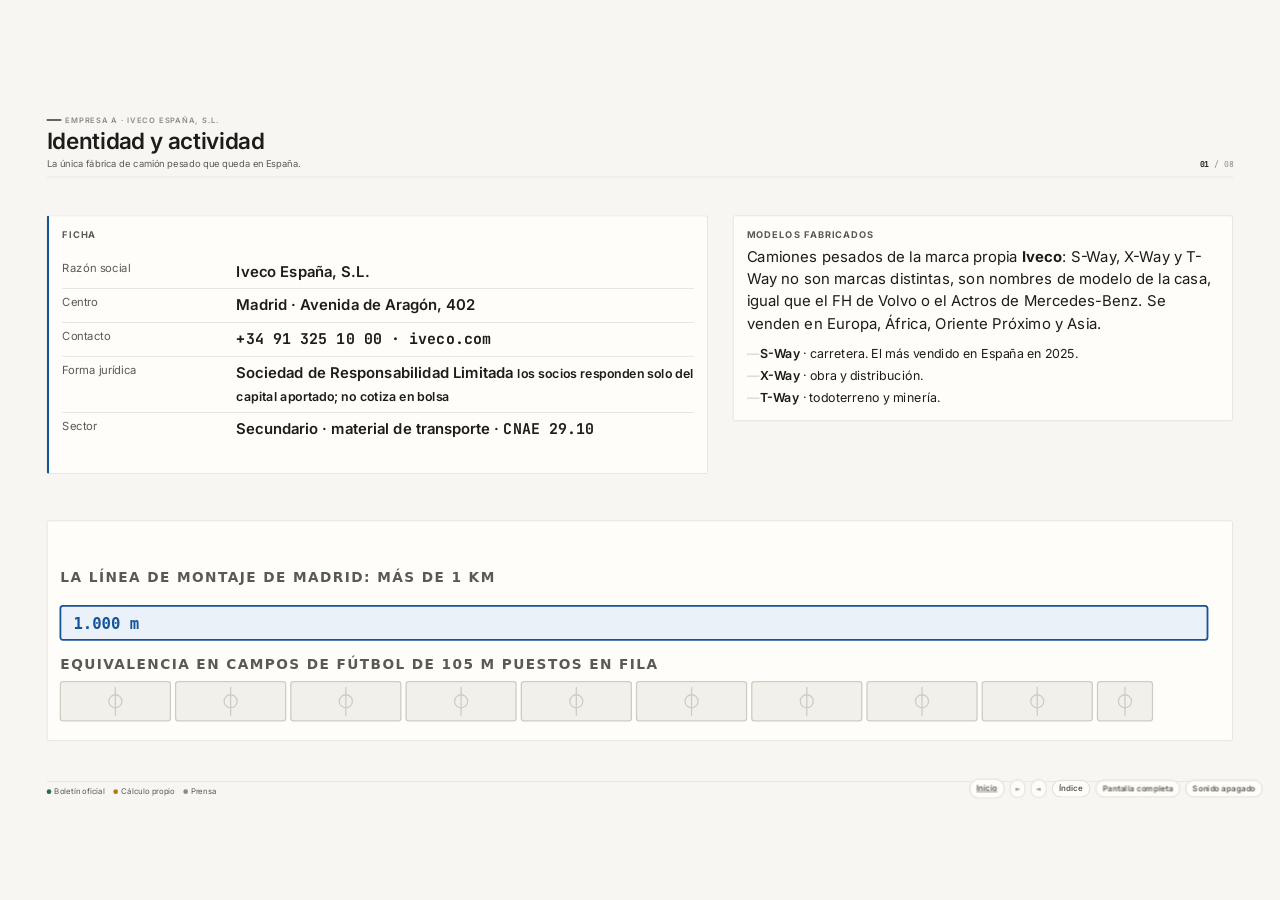
==== commit e277cb85: "Add files via upload" ====
--- a/empresas.html
+++ b/empresas.html
@@ -1,454 +1,454 @@
-<!doctype html>
-<html lang="es">
-<head>
-<meta charset="utf-8">
-<meta name="viewport" content="width=device-width,initial-scale=1">
-<title>Empresas · Empleabilidad I · Raúl Rabadán</title>
-<link rel="stylesheet" href="css/estilo.css">
-</head>
-<body>
-
-<div class="progreso"></div>
-
-<main class="mazo">
-
-<!-- ========== B1 ========== -->
-<section class="pantalla" data-via="b" data-ancla="iveco-identidad" data-titulo="Iveco · Identidad y actividad" data-grupo="Iveco España, S.L.">
-  <header class="cab">
-    <div class="cab-izq">
-      <p class="rotulo"><span class="tramo"></span>Empresa A · Iveco España, S.L.</p>
-      <h2>Identidad y actividad</h2>
-      <p class="bajada">La única fábrica de camión pesado que queda en España.</p>
-    </div>
-    <p class="paso" data-contador></p>
-  </header>
-
-  <div class="cuerpo">
-    <div class="cols c-2a">
-      <div class="bloque acento-a">
-        <h3>Ficha</h3>
-        <dl class="datos">
-          <div><dt>Razón social</dt><dd>Iveco España, S.L.</dd></div>
-          <div><dt>Centro</dt><dd>Madrid · Avenida de Aragón, 402</dd></div>
-          <div><dt>Contacto</dt><dd class="num">+34 91 325 10 00 · iveco.com</dd></div>
-          <div><dt>Forma jurídica</dt><dd>Sociedad de Responsabilidad Limitada <small>los socios responden solo del capital aportado; no cotiza en bolsa</small></dd></div>
-          <div><dt>Sector</dt><dd>Secundario · material de transporte · <span class="num">CNAE 29.10</span></dd></div>
-        </dl>
-      </div>
-      <div class="bloque">
-        <h3>Modelos fabricados</h3>
-        <p>Camiones pesados de la marca propia <b>Iveco</b>: S-Way, X-Way y T-Way no son marcas distintas, son nombres de modelo de la casa, igual que el FH de Volvo o el Actros de Mercedes-Benz. Se venden en Europa, África, Oriente Próximo y Asia.</p>
-        <ul class="guiones" style="margin-top:.6em">
-          <li><b>S-Way</b> · carretera. El más vendido en España en 2025.</li>
-          <li><b>X-Way</b> · obra y distribución.</li>
-          <li><b>T-Way</b> · todoterreno y minería.</li>
-        </ul>
-      </div>
-    </div>
-
-    <figure class="grafico crece">
-      <img src="assets/graficos/linea-km.svg" alt="La línea de montaje de un kilómetro comparada con campos de fútbol de 105 metros puestos en fila.">
-    </figure>
-  </div>
-
-  <footer class="pie">
-    <ul class="notas-pie"></ul>
-    <p class="leyenda"><span><b class="p p-ofi"></b>Boletín oficial</span><span><b class="p p-cal"></b>Cálculo propio</span><span><b class="p p-pre"></b>Prensa</span></p>
-  </footer>
-</section>
-
-<!-- ========== B2 ========== -->
-<section class="pantalla" data-via="b" data-ancla="iveco-tamano" data-titulo="Iveco · Tamaño, clientes y competencia">
-  <header class="cab">
-    <div class="cab-izq">
-      <p class="rotulo"><span class="tramo"></span>Empresa A · Iveco España, S.L.</p>
-      <h2>Tamaño, clientes y competencia</h2>
-    </div>
-    <p class="paso" data-contador></p>
-  </header>
-
-  <div class="cuerpo">
-    <div class="cifras">
-      <div><span class="cifra" data-valor="2700" data-sufijo="+">0</span><span class="cifra-pie d-pre">Personas en la planta</span></div>
-      <div><span class="cifra" data-valor="374000">0</span><span class="cifra-pie d-pre">Metros cuadrados</span></div>
-      <div><span class="cifra" data-valor="1" data-sufijo=" km">0</span><span class="cifra-pie d-pre">De línea de montaje</span></div>
-      <div><span class="cifra" data-valor="40000">0</span><span class="cifra-pie d-pre">Configuraciones de camión</span></div>
-    </div>
-
-    <div class="cols c-3 crece">
-      <div class="bloque">
-        <h3>Clientes</h3>
-        <p>Flotas europeas de logística: Reinert, ID Logistics, Spaansen, Vergossen.</p>
-      </div>
-      <div class="bloque">
-        <h3>Competidores</h3>
-        <p>Volvo, Mercedes-Benz, Renault Trucks, Scania, DAF y MAN.</p>
-        <p style="margin-top:.55em"><span class="d-pre">Iveco, primera en matriculaciones en España en 2024 con el <b>20,1 %</b>. En más de 16 t, en 2025 manda Volvo con el <b>18,1 %</b>.</span></p>
-      </div>
-      <div class="bloque">
-        <h3>Entidades del entorno</h3>
-        <ul class="guiones">
-          <li><b>ANFAC</b> · patronal de fabricantes.</li>
-          <li><b>AECIM</b> · patronal del metal de Madrid.</li>
-        </ul>
-      </div>
-    </div>
-
-  </div>
-
-  <footer class="pie">
-    <ul class="notas-pie"></ul>
-    <p class="leyenda"><span><b class="p p-ofi"></b>Boletín oficial</span><span><b class="p p-cal"></b>Cálculo propio</span><span><b class="p p-pre"></b>Prensa</span></p>
-  </footer>
-</section>
-
-<!-- ========== B3 ========== -->
-<section class="pantalla" data-via="b" data-ancla="iveco-puesto" data-titulo="Iveco · Puesto, salario y condiciones">
-  <header class="cab">
-    <div class="cab-izq">
-      <p class="rotulo"><span class="tramo"></span>Empresa A · Iveco España, S.L.</p>
-      <h2>Puesto, salario y condiciones</h2>
-      <p class="bajada">Técnico de mantenimiento electromecánico, grupo II del convenio.</p>
-    </div>
-    <p class="paso" data-contador></p>
-  </header>
-
-  <div class="cuerpo">
-    <div class="cols c-2a">
-      <div class="marco">
-        <table class="tabla compacta">
-          <caption>Convenio de centro · BOCM 205 de 28-08-2024</caption>
-          <tbody>
-            <tr><td class="col-et">Salario anual</td><td class="cifra-c"><span class="d-ofi">27.907,63 € — 31.594,29 €</span></td></tr>
-            <tr><td class="col-et" style="white-space:nowrap">Precio de la hora</td><td class="cifra-c"><span class="d-cal"><b>16,38 €</b></span></td></tr>
-            <tr><td class="col-et">Jornada</td><td class="cifra-c"><span class="d-ofi">1.704 h al año en 213 días</span></td></tr>
-            <tr><td class="col-et">Turnos</td><td><span class="d-ofi">06-14 · 14-22 · 22-06, con plus nocturno</span></td></tr>
-            <tr><td class="col-et">Vacaciones</td><td><span class="d-ofi">22 días laborables, 6 trasladables</span></td></tr>
-            <tr><td class="col-et" style="white-space:nowrap">Plus de presencia</td><td class="cifra-c"><span class="d-ofi">91,12 € al mes</span></td></tr>
-          </tbody>
-        </table>
-      </div>
-      <figure class="grafico"><img src="assets/graficos/salario-iveco.svg" alt="Barras del salario anual del grupo II frente al salario mínimo interprofesional."></figure>
-    </div>
-
-    <div class="cols c-2b crece">
-      <div class="bloque">
-        <h3>Ventajas</h3>
-        <ul class="motivos">
-          <li>El salario está fijado en el boletín oficial.</li>
-          <li><span class="d-pre">Tata Motors lo compró por 3.800 M € con compromiso de no cerrar Madrid.</span></li>
-        </ul>
-      </div>
-      <div class="bloque">
-        <h3>Acceso</h3>
-        <p><span class="d-pre">El grupo publica sus vacantes en LinkedIn. La oferta activa más cercana al título es <b>Técnico/a de mantenimiento electrónico</b> para la planta de Valladolid: pide FP II o Grado Superior en <b>Mecatrónica Industrial</b>, Automatización y Robótica o Regulación y Control, inglés técnico escrito, disponibilidad a tres turnos y un <b>mínimo de tres años de experiencia</b> en producción o mantenimiento.</span></p>
-      </div>
-    </div>
-  </div>
-
-  <footer class="pie">
-    <ul class="notas-pie"><li><span class="d-pre">Convenio de centro sin cerrar y huelgas convocadas en 2026; el turno de noche es rotativo.</span></li></ul>
-    <p class="leyenda"><span><b class="p p-ofi"></b>Boletín oficial</span><span><b class="p p-cal"></b>Cálculo propio</span><span><b class="p p-pre"></b>Prensa</span></p>
-  </footer>
-</section>
-
-<!-- ========== B4 ========== -->
-<section class="pantalla" data-via="b" data-ancla="mona-identidad" data-titulo="Monadelphous · Identidad y actividad" data-grupo="Monadelphous Group Limited">
-  <header class="cab">
-    <div class="cab-izq">
-      <p class="rotulo"><span class="tramo"></span>Empresa B · Monadelphous Group Limited</p>
-      <h2>Identidad y actividad</h2>
-      <p class="bajada">Mantenimiento industrial en las minas de hierro de Australia Occidental.</p>
-    </div>
-    <p class="paso" data-contador></p>
-  </header>
-
-  <div class="cuerpo">
-    <div class="cols c-2a">
-      <div class="bloque acento-b">
-        <h3>Ficha</h3>
-        <dl class="datos">
-          <div><dt>Razón social</dt><dd>Monadelphous Group Limited</dd></div>
-          <div><dt>Sede</dt><dd>Victoria Park WA 6100 · Perth</dd></div>
-          <div><dt>Contacto</dt><dd class="num">+61 8 9316 1255 · monadelphous.com.au</dd></div>
-          <div><dt>Forma jurídica</dt><dd><i>Public company limited by shares</i> <small>los accionistas responden solo de sus acciones; cotiza como MND</small></dd></div>
-          <div><dt>Sector</dt><dd>Secundario · reparación de maquinaria · <span class="num">CNAE 33.12</span> <small>por equivalencia con la clasificación española</small></dd></div>
-          <div><dt>Fundada</dt><dd class="num">1972</dd></div>
-        </dl>
-      </div>
-      <div>
-        <div class="bloque">
-          <h3>Actividad</h3>
-          <p>Construye, mantiene y repara instalaciones industriales dentro del recinto del cliente.</p>
-        </div>
-        <div class="bloque tenue" style="margin-top:12px">
-          <h3>Zona de trabajo</h3>
-          <p>Pilbara, Australia Occidental: minas de hierro, puertos de mineral y plantas de gas, a 1.400 km de Perth.</p>
-        </div>
-      </div>
-    </div>
-
-    <figure class="grafico crece">
-      <img src="assets/graficos/mona-actividades.svg" alt="Esquema de las tres actividades de Monadelphous: construir, mantener y reparar en parada, sobre instalación del cliente.">
-    </figure>
-  </div>
-
-  <footer class="pie">
-    <ul class="notas-pie"></ul>
-    <p class="leyenda"><span><b class="p p-ofi"></b>Boletín oficial</span><span><b class="p p-cal"></b>Cálculo propio</span><span><b class="p p-pre"></b>Prensa</span></p>
-  </footer>
-</section>
-
-<!-- ========== B5 ========== -->
-<section class="pantalla" data-via="b" data-ancla="mona-tamano" data-titulo="Monadelphous · Tamaño, clientes y localización">
-  <header class="cab">
-    <div class="cab-izq">
-      <p class="rotulo"><span class="tramo"></span>Empresa B · Monadelphous Group Limited</p>
-      <h2>Tamaño, clientes y localización</h2>
-    </div>
-    <p class="paso" data-contador></p>
-  </header>
-
-  <div class="cuerpo">
-    <div class="cifras">
-      <div><span class="cifra" data-valor="2270" data-sufijo=" M">0</span><span class="cifra-pie d-pre">Dólares australianos facturados · <span class="num d-cal">1.408 M €</span></span></div>
-      <div><span class="cifra" data-valor="12" data-prefijo="+" data-sufijo=" %">0</span><span class="cifra-pie d-pre">Facturación</span></div>
-      <div><span class="cifra" data-valor="34.6" data-dec="1" data-prefijo="+" data-sufijo=" %">0</span><span class="cifra-pie d-pre">Beneficio neto</span></div>
-      <div><span class="cifra" data-valor="7500" data-prefijo="≈ ">0</span><span class="cifra-pie d-pre">Personas · dato de terceros</span></div>
-    </div>
-
-    <div class="cols c-2a crece">
-      <figure class="grafico"><img src="assets/graficos/distancia.svg" alt="La distancia de Perth a las minas de Pilbara comparada con la de Madrid a Roma, a la misma escala."></figure>
-      <div>
-        <div class="bloque">
-          <h3>Clientes</h3>
-          <p><span class="d-pre">Mineras del hierro: <b>Rio Tinto</b>, 300 M AUD a cinco años (<span class="num d-cal">186 M €</span>), y <b>BHP y Rio Tinto</b>, 140 M AUD (<span class="num d-cal">86,8 M €</span>).</span></p>
-        </div>
-        <div class="bloque" style="margin-top:12px">
-          <h3>Competidores</h3>
-          <p>UGL, Ventia, SRG Global y Downer EDI.</p>
-        </div>
-        <div class="bloque" style="margin-top:12px">
-          <h3>Entidades del entorno</h3>
-          <ul class="guiones">
-            <li><b>AWU</b> · sindicato de la plantilla.</li>
-          </ul>
-        </div>
-      </div>
-    </div>
-
-  </div>
-
-  <footer class="pie">
-    <ul class="notas-pie"></ul>
-    <p class="leyenda"><span><b class="p p-ofi"></b>Boletín oficial</span><span><b class="p p-cal"></b>Cálculo propio</span><span><b class="p p-pre"></b>Prensa</span></p>
-  </footer>
-</section>
-
-<!-- ========== B6 ========== -->
-<section class="pantalla" data-via="b" data-ancla="mona-puesto" data-titulo="Monadelphous · Puesto, salario y condiciones">
-  <header class="cab">
-    <div class="cab-izq">
-      <p class="rotulo"><span class="tramo"></span>Empresa B · Monadelphous Group Limited</p>
-      <h2>Puesto, salario y condiciones</h2>
-      <p class="bajada"><i>Construction Mechanical Fitter</i>: el oficio equivalente, con visado Work and Holiday.</p>
-    </div>
-    <p class="paso" data-contador></p>
-  </header>
-
-  <div class="cuerpo">
-    <div class="cols c-2a">
-      <div class="marco">
-        <table class="tabla compacta">
-          <caption>Oferta publicada por la empresa</caption>
-          <tbody>
-            <tr><td class="col-et">Tarifa</td><td class="cifra-c"><span class="d-pre">64,70 AUD/h</span> · <span class="d-cal"><b>40,13 €/h</b></span></td></tr>
-            <tr><td class="col-et">Turno</td><td class="cifra-c"><span class="d-pre">12 horas</span></td></tr>
-            <tr><td class="col-et">Ciclo</td><td><span class="d-pre">FIFO 2:1 · 14 días de trabajo y 7 libres</span></td></tr>
-            <tr><td class="col-et">Régimen</td><td><span class="d-pre"><i>Casual</i>: recargo en vez de vacaciones</span></td></tr>
-            <tr><td class="col-et">Viaje y cama</td><td><span class="d-pre">A cargo de la empresa, vuelo incluido</span></td></tr>
-            <tr><td class="col-et">Bruto a 6 meses</td><td class="cifra-c"><span class="d-cal"><b>94.203 AUD · 58.431 €</b></span></td></tr>
-            <tr><td class="col-et">Neto a 6 meses</td><td class="cifra-c"><span class="d-cal"><b>72.692 AUD · 45.089 €</b></span></td></tr>
-          </tbody>
-        </table>
-      </div>
-      <div>
-        <div class="bloque acento-b">
-          <h3>Visado 462 y vía de acceso</h3>
-          <ul class="guiones">
-            <li>Visado <i>Work and Holiday</i>: 18 a 30 años y 5.000 AUD <small class="d-cal">3.101 €</small> acreditados. Tasa <span class="d-ofi">840 AUD</span> <small class="d-cal">521 €</small> más <span class="d-pre">49 AUD</span> <small class="d-cal">30 €</small> de la <span class="term" data-def="Tarjeta blanca de obra: acreditación obligatoria en Australia para pisar cualquier obra o instalación en construcción. Se obtiene con un curso corto de prevención de riesgos y no caduca.">White Card</span> de obra.</li>
-            <li>El título no se homologa: equivale al <i>Certificate III</i>. El puesto pide la misma mecánica, hidráulica y soldadura que el ciclo.</li>
-            <li><b>Tope de 6 meses con el mismo empleador.</b></li>
-          </ul>
-        </div>
-      </div>
-    </div>
-
-    <div class="cols c-2a crece">
-      <figure class="grafico"><img src="assets/graficos/roster.svg" alt="Calendario de tres semanas: el roster australiano de 14 días de 12 horas frente a la semana española de 5 días de 8 horas."></figure>
-      <div class="bloque acento-b">
-        <h3>Requisitos que pide la oferta</h3>
-        <ul class="guiones">
-          <li><span class="d-pre"><i>Trade Certificate</i> del oficio: <i>Certificate III in Engineering · Mechanical Trade</i>.</span></li>
-          <li><span class="d-pre">Experiencia: <b>2 años en mantenimiento</b>.</span></li>
-          <li><span class="d-pre"><i>Construction Card</i> de obra en vigor: la misma White Card de la izquierda.</span></li>
-          <li><span class="d-pre">Derecho a trabajar en Australia acreditado.</span></li>
-          <li><span class="d-pre">Disponibilidad para ciclo FIFO y turnos de 12 horas.</span></li>
-        </ul>
-      </div>
-    </div>
-  </div>
-
-  <footer class="pie">
-    <ul class="notas-pie"></ul>
-    <p class="leyenda"><span><b class="p p-ofi"></b>Boletín oficial</span><span><b class="p p-cal"></b>Cálculo propio</span><span><b class="p p-pre"></b>Prensa</span></p>
-  </footer>
-</section>
-
-<!-- ========== B7 ========== -->
-<section class="pantalla" data-via="b" data-ancla="comparacion" data-titulo="Comparación de las dos opciones" data-grupo="Comparación y cierre">
-  <header class="cab">
-    <div class="cab-izq">
-      <p class="rotulo"><span class="tramo"></span>Comparación</p>
-      <h2>Comparación de condiciones</h2>
-      <p class="bajada">Un año en Iveco frente a los seis meses que permite el visado.</p>
-    </div>
-    <p class="paso" data-contador></p>
-  </header>
-
-  <div class="cuerpo">
-    <p class="moneda"><button type="button" data-accion="moneda" aria-pressed="false">Ver en dólares australianos</button><span class="cambio">1 € = 1,6122 AUD · Banco Central Europeo, 22-09-2026</span></p>
-
-    <div class="marco">
-      <table class="frente">
-        <thead>
-          <tr><th class="et">Concepto</th><th class="a">Iveco España · Madrid</th><th class="b">Monadelphous · Pilbara</th><th class="et" style="text-align:center">Diferencia</th></tr>
-        </thead>
-        <tbody>
-          <tr>
-            <td class="et">Precio de la hora</td>
-            <td class="a"><span class="val d-cal" data-eur="16,38 €" data-aud="26,41 AUD">16,38 €</span></td>
-            <td class="b"><span class="val d-cal" data-eur="40,13 €" data-aud="64,70 AUD">40,13 €</span></td>
-            <td class="dif"><span class="d-cal">× 2,45</span></td>
-          </tr>
-          <tr>
-            <td class="et">Horas del periodo</td>
-            <td class="a"><span class="val d-ofi">1.704 h</span> <small>en 12 meses</small></td>
-            <td class="b"><span class="val d-cal">1.456 h</span> <small>en 6 meses</small></td>
-            <td class="dif"><span class="d-cal">− 15 %</span></td>
-          </tr>
-          <tr>
-            <td class="et">Ingreso bruto</td>
-            <td class="a"><span class="val d-ofi" data-eur="27.907,63 €" data-aud="44.993 AUD">27.907,63 €</span></td>
-            <td class="b"><span class="val d-cal" data-eur="58.431 €" data-aud="94.203 AUD">58.431 €</span></td>
-            <td class="dif"><span class="d-cal">× 2,1</span></td>
-          </tr>
-          <tr>
-            <td class="et">Continuidad</td>
-            <td class="a"><span class="d-ofi">Antigüedad, cotización y 22 días de vacaciones</span></td>
-            <td class="b"><span class="d-ofi">Tope de 6 meses, sin cotización ni vacaciones pagadas</span></td>
-            <td class="dif">—</td>
-          </tr>
-          <tr>
-            <td class="et">Coste de entrada</td>
-            <td class="a"><span class="val" data-eur="0 €" data-aud="0 AUD">0 €</span></td>
-            <td class="b"><span class="val d-cal" data-eur="1.742 €" data-aud="2.809 AUD">1.742 €</span> <small>visado, tarjeta y vuelo</small></td>
-            <td class="dif"><span class="d-cal">+1.742 €</span></td>
-          </tr>
-        </tbody>
-      </table>
-    </div>
-
-    <div class="cols c-2a crece">
-      <figure class="grafico"><img src="assets/graficos/precio-hora.svg" alt="Barras comparando el precio de la hora en Iveco y en Monadelphous, en euros."></figure>
-      <div>
-        <div class="bloque aviso">
-          <h3>Límites de la comparación</h3>
-          <ul class="guiones">
-            <li>El ingreso de Iveco es <b>bruto</b>, sin IRPF descontado.</li>
-            <li>Faltan los pluses de turno y presencia de Iveco.</li>
-          </ul>
-        </div>
-        <div class="marco" style="margin-top:12px">
-          <table class="tabla compacta">
-            <caption>Desglose del coste de entrada</caption>
-            <tbody>
-              <tr><td class="col-et">Vuelo ida y vuelta</td><td class="cifra-c"><span class="d-pre">1.920 AUD</span></td></tr>
-              <tr><td class="col-et">Visado 462</td><td class="cifra-c"><span class="d-ofi">840 AUD</span></td></tr>
-              <tr><td class="col-et">White Card</td><td class="cifra-c"><span class="d-pre">49 AUD</span></td></tr>
-              <tr><td class="col-et"><b>Total</b></td><td class="cifra-c"><span class="d-cal"><b>2.809 AUD · 1.742 €</b></span></td></tr>
-              <tr><td class="col-et">Equivale a</td><td class="cifra-c"><span class="d-cal">43 horas de trabajo allí</span></td></tr>
-            </tbody>
-          </table>
-        </div>
-      </div>
-    </div>
-  </div>
-
-  <footer class="pie">
-    <ul class="notas-pie"></ul>
-    <p class="leyenda"><span><b class="p p-ofi"></b>Boletín oficial</span><span><b class="p p-cal"></b>Cálculo propio</span><span><b class="p p-pre"></b>Prensa</span></p>
-  </footer>
-</section>
-
-<!-- ========== B9 ========== -->
-<section class="pantalla" data-via="b" data-ancla="fuentes" data-titulo="Fuentes y fechas de consulta">
-  <header class="cab">
-    <div class="cab-izq">
-      <p class="rotulo"><span class="tramo"></span>Comparación</p>
-      <h2>Fuentes y fechas de consulta</h2>
-      <p class="bajada">Consultado el 23-09-2026; el cambio, del día 22.</p>
-    </div>
-    <p class="paso" data-contador></p>
-  </header>
-
-  <div class="cuerpo">
-    <div class="cols c-2a">
-    <div class="bloque acento-a">
-      <h3>Origen de cada dato</h3>
-      <ul class="guiones">
-        <li><span class="d-ofi">Salario y jornada de Iveco: <b>BOCM 205 de 28-08-2024</b>.</span></li>
-        <li><span class="d-ofi">Códigos CNAE 29.10 y 33.12: <b>Real Decreto 10/2025</b>, BOE de 15-01-2025.</span></li>
-        <li><span class="d-ofi">Visado 462 y condición 8547: <i>Department of Home Affairs</i>.</span></li>
-        <li><span class="d-pre">Planta, línea, cuotas, producción, huelgas y compra por Tata: sala de prensa de Iveco, ANFAC y prensa económica.</span></li>
-        <li><span class="d-pre">Monadelphous: resultados a la bolsa australiana y notas propias. Tarifa y vuelo: portales de empleo y de vuelos.</span></li>
-        <li><span class="d-cal">Precio de la hora, estimaciones a seis meses en bruto y en neto, coste de entrada y gráficos: elaboración propia.</span></li>
-      </ul>
-    </div>
-
-    <div class="bloque tenue">
-      <h3>Cálculo del neto australiano</h3>
-      <ul class="guiones">
-        <li><span class="d-ofi">Tipos del visado <i>working holiday</i>, 15 % hasta 45.000 AUD y 30 % después: <b>Income Tax Rates Act 1986</b>, texto consolidado de 01-07-2026.</span></li>
-        <li><span class="d-ofi">Exención de los primeros 60.100 € del trabajo en el extranjero: <b>artículo 7.p) de la Ley del IRPF</b>.</span></li>
-        <li><span class="d-ofi">Cláusula de intercambio de información que activa esa exención: <b>artículo 25 del convenio España-Australia</b>, BOE de 29-12-1992.</span></li>
-      </ul>
-    </div>
-    </div>
-  </div>
-
-  <footer class="pie">
-    <ul class="notas-pie"></ul>
-    <p class="leyenda"><span><b class="p p-ofi"></b>Boletín oficial</span><span><b class="p p-cal"></b>Cálculo propio</span><span><b class="p p-pre"></b>Prensa</span></p>
-  </footer>
-</section>
-
-</main>
-
-<div class="indice" role="dialog" aria-label="Índice">
-  <h3>Índice</h3>
-  <ol></ol>
-</div>
-
-<div class="barra-inf">
-  <a class="btn" href="index.html">Inicio</a>
-  <button class="btn ico" data-accion="antes" aria-label="Pantalla anterior">←</button>
-  <button class="btn ico" data-accion="despues" aria-label="Pantalla siguiente">→</button>
-  <button class="btn" data-accion="indice">Índice</button>
-  <button class="btn" data-accion="completa">Pantalla completa</button>
-  <button class="btn" data-accion="sonido" aria-pressed="false">Sonido apagado</button>
-</div>
-
-<script src="js/presentacion.js"></script>
-</body>
-</html>
+<!doctype html>
+<html lang="es">
+<head>
+<meta charset="utf-8">
+<meta name="viewport" content="width=device-width,initial-scale=1">
+<title>Empresas · Empleabilidad I · Raúl Rabadán</title>
+<link rel="stylesheet" href="css/estilo.css">
+</head>
+<body>
+
+<main class="mazo">
+<div class="progreso"></div>
+
+<!-- ========== B1 ========== -->
+<section class="pantalla" data-via="b" data-ancla="iveco-identidad" data-titulo="Iveco · Identidad y actividad" data-grupo="Iveco España, S.L.">
+  <header class="cab">
+    <div class="cab-izq">
+      <p class="rotulo"><span class="tramo"></span>Empresa A · Iveco España, S.L.</p>
+      <h2>Identidad y actividad</h2>
+      <p class="bajada">La única fábrica de camión pesado que queda en España.</p>
+    </div>
+    <p class="paso" data-contador></p>
+  </header>
+
+  <div class="cuerpo">
+    <div class="cols c-2a">
+      <div class="bloque acento-a">
+        <h3>Ficha</h3>
+        <dl class="datos">
+          <div><dt>Razón social</dt><dd>Iveco España, S.L.</dd></div>
+          <div><dt>Centro</dt><dd>Madrid · Avenida de Aragón, 402</dd></div>
+          <div><dt>Contacto</dt><dd class="num">+34 91 325 10 00 · iveco.com</dd></div>
+          <div><dt>Forma jurídica</dt><dd>Sociedad de Responsabilidad Limitada <small>los socios responden solo del capital aportado; no cotiza en bolsa</small></dd></div>
+          <div><dt>Sector</dt><dd>Secundario · material de transporte · <span class="num">CNAE 29.10</span></dd></div>
+        </dl>
+      </div>
+      <div class="bloque">
+        <h3>Modelos fabricados</h3>
+        <p>Camiones pesados de la marca propia <b>Iveco</b>: S-Way, X-Way y T-Way no son marcas distintas, son nombres de modelo de la casa, igual que el FH de Volvo o el Actros de Mercedes-Benz. Se venden en Europa, África, Oriente Próximo y Asia.</p>
+        <ul class="guiones" style="margin-top:.6em">
+          <li><b>S-Way</b> · carretera. El más vendido en España en 2025.</li>
+          <li><b>X-Way</b> · obra y distribución.</li>
+          <li><b>T-Way</b> · todoterreno y minería.</li>
+        </ul>
+      </div>
+    </div>
+
+    <figure class="grafico crece">
+      <img src="assets/graficos/linea-km.svg" alt="La línea de montaje de un kilómetro comparada con campos de fútbol de 105 metros puestos en fila.">
+    </figure>
+  </div>
+
+  <footer class="pie">
+    <ul class="notas-pie"></ul>
+    <p class="leyenda"><span><b class="p p-ofi"></b>Boletín oficial</span><span><b class="p p-cal"></b>Cálculo propio</span><span><b class="p p-pre"></b>Prensa</span></p>
+  </footer>
+</section>
+
+<!-- ========== B2 ========== -->
+<section class="pantalla" data-via="b" data-ancla="iveco-tamano" data-titulo="Iveco · Tamaño, clientes y competencia">
+  <header class="cab">
+    <div class="cab-izq">
+      <p class="rotulo"><span class="tramo"></span>Empresa A · Iveco España, S.L.</p>
+      <h2>Tamaño, clientes y competencia</h2>
+    </div>
+    <p class="paso" data-contador></p>
+  </header>
+
+  <div class="cuerpo">
+    <div class="cifras">
+      <div><span class="cifra" data-valor="2700" data-sufijo="+">0</span><span class="cifra-pie d-pre">Personas en la planta</span></div>
+      <div><span class="cifra" data-valor="374000">0</span><span class="cifra-pie d-pre">Metros cuadrados</span></div>
+      <div><span class="cifra" data-valor="1" data-sufijo=" km">0</span><span class="cifra-pie d-pre">De línea de montaje</span></div>
+      <div><span class="cifra" data-valor="40000">0</span><span class="cifra-pie d-pre">Configuraciones de camión</span></div>
+    </div>
+
+    <div class="cols c-3 crece">
+      <div class="bloque">
+        <h3>Clientes</h3>
+        <p>Flotas europeas de logística: Reinert, ID Logistics, Spaansen, Vergossen.</p>
+      </div>
+      <div class="bloque">
+        <h3>Competidores</h3>
+        <p>Volvo, Mercedes-Benz, Renault Trucks, Scania, DAF y MAN.</p>
+        <p style="margin-top:.55em"><span class="d-pre">Iveco, primera en matriculaciones en España en 2024 con el <b>20,1 %</b>. En más de 16 t, en 2025 manda Volvo con el <b>18,1 %</b>.</span></p>
+      </div>
+      <div class="bloque">
+        <h3>Entidades del entorno</h3>
+        <ul class="guiones">
+          <li><b>ANFAC</b> · patronal de fabricantes.</li>
+          <li><b>AECIM</b> · patronal del metal de Madrid.</li>
+        </ul>
+      </div>
+    </div>
+
+  </div>
+
+  <footer class="pie">
+    <ul class="notas-pie"></ul>
+    <p class="leyenda"><span><b class="p p-ofi"></b>Boletín oficial</span><span><b class="p p-cal"></b>Cálculo propio</span><span><b class="p p-pre"></b>Prensa</span></p>
+  </footer>
+</section>
+
+<!-- ========== B3 ========== -->
+<section class="pantalla" data-via="b" data-ancla="iveco-puesto" data-titulo="Iveco · Puesto, salario y condiciones">
+  <header class="cab">
+    <div class="cab-izq">
+      <p class="rotulo"><span class="tramo"></span>Empresa A · Iveco España, S.L.</p>
+      <h2>Puesto, salario y condiciones</h2>
+      <p class="bajada">Técnico de mantenimiento electromecánico, grupo II del convenio.</p>
+    </div>
+    <p class="paso" data-contador></p>
+  </header>
+
+  <div class="cuerpo">
+    <div class="cols c-2a">
+      <div class="marco">
+        <table class="tabla compacta">
+          <caption>Convenio de centro · BOCM 205 de 28-08-2024</caption>
+          <tbody>
+            <tr><td class="col-et">Salario anual</td><td class="cifra-c"><span class="d-ofi">27.907,63 € — 31.594,29 €</span></td></tr>
+            <tr><td class="col-et" style="white-space:nowrap">Precio de la hora</td><td class="cifra-c"><span class="d-cal"><b>16,38 €</b></span></td></tr>
+            <tr><td class="col-et">Jornada</td><td class="cifra-c"><span class="d-ofi">1.704 h al año en 213 días</span></td></tr>
+            <tr><td class="col-et">Turnos</td><td><span class="d-ofi">06-14 · 14-22 · 22-06, con plus nocturno</span></td></tr>
+            <tr><td class="col-et">Vacaciones</td><td><span class="d-ofi">22 días laborables, 6 trasladables</span></td></tr>
+            <tr><td class="col-et" style="white-space:nowrap">Plus de presencia</td><td class="cifra-c"><span class="d-ofi">91,12 € al mes</span></td></tr>
+          </tbody>
+        </table>
+      </div>
+      <figure class="grafico"><img src="assets/graficos/salario-iveco.svg" alt="Barras del salario anual del grupo II frente al salario mínimo interprofesional."></figure>
+    </div>
+
+    <div class="cols c-2b crece">
+      <div class="bloque">
+        <h3>Ventajas</h3>
+        <ul class="motivos">
+          <li>El salario está fijado en el boletín oficial.</li>
+          <li><span class="d-pre">Tata Motors lo compró por 3.800 M € con compromiso de no cerrar Madrid.</span></li>
+        </ul>
+      </div>
+      <div class="bloque">
+        <h3>Acceso</h3>
+        <p><span class="d-pre">El grupo publica sus vacantes en LinkedIn. La oferta activa más cercana al título es <b>Técnico/a de mantenimiento electrónico</b> para la planta de Valladolid: pide FP II o Grado Superior en <b>Mecatrónica Industrial</b>, Automatización y Robótica o Regulación y Control, inglés técnico escrito, disponibilidad a tres turnos y un <b>mínimo de tres años de experiencia</b> en producción o mantenimiento.</span></p>
+      </div>
+    </div>
+  </div>
+
+  <footer class="pie">
+    <ul class="notas-pie"><li><span class="d-pre">Convenio de centro sin cerrar y huelgas convocadas en 2026; el turno de noche es rotativo.</span></li></ul>
+    <p class="leyenda"><span><b class="p p-ofi"></b>Boletín oficial</span><span><b class="p p-cal"></b>Cálculo propio</span><span><b class="p p-pre"></b>Prensa</span></p>
+  </footer>
+</section>
+
+<!-- ========== B4 ========== -->
+<section class="pantalla" data-via="b" data-ancla="mona-identidad" data-titulo="Monadelphous · Identidad y actividad" data-grupo="Monadelphous Group Limited">
+  <header class="cab">
+    <div class="cab-izq">
+      <p class="rotulo"><span class="tramo"></span>Empresa B · Monadelphous Group Limited</p>
+      <h2>Identidad y actividad</h2>
+      <p class="bajada">Mantenimiento industrial en las minas de hierro de Australia Occidental.</p>
+    </div>
+    <p class="paso" data-contador></p>
+  </header>
+
+  <div class="cuerpo">
+    <div class="cols c-2a">
+      <div class="bloque acento-b">
+        <h3>Ficha</h3>
+        <dl class="datos">
+          <div><dt>Razón social</dt><dd>Monadelphous Group Limited</dd></div>
+          <div><dt>Sede</dt><dd>Victoria Park WA 6100 · Perth</dd></div>
+          <div><dt>Contacto</dt><dd class="num">+61 8 9316 1255 · monadelphous.com.au</dd></div>
+          <div><dt>Forma jurídica</dt><dd><i>Public company limited by shares</i> <small>los accionistas responden solo de sus acciones; cotiza como MND</small></dd></div>
+          <div><dt>Sector</dt><dd>Secundario · reparación de maquinaria · <span class="num">CNAE 33.12</span> <small>por equivalencia con la clasificación española</small></dd></div>
+          <div><dt>Fundada</dt><dd class="num">1972</dd></div>
+        </dl>
+      </div>
+      <div>
+        <div class="bloque">
+          <h3>Actividad</h3>
+          <p>Construye, mantiene y repara instalaciones industriales dentro del recinto del cliente.</p>
+        </div>
+        <div class="bloque tenue" style="margin-top:12px">
+          <h3>Zona de trabajo</h3>
+          <p>Pilbara, Australia Occidental: minas de hierro, puertos de mineral y plantas de gas, a 1.400 km de Perth.</p>
+        </div>
+      </div>
+    </div>
+
+    <figure class="grafico crece">
+      <img src="assets/graficos/mona-actividades.svg" alt="Esquema de las tres actividades de Monadelphous: construir, mantener y reparar en parada, sobre instalación del cliente.">
+    </figure>
+  </div>
+
+  <footer class="pie">
+    <ul class="notas-pie"></ul>
+    <p class="leyenda"><span><b class="p p-ofi"></b>Boletín oficial</span><span><b class="p p-cal"></b>Cálculo propio</span><span><b class="p p-pre"></b>Prensa</span></p>
+  </footer>
+</section>
+
+<!-- ========== B5 ========== -->
+<section class="pantalla" data-via="b" data-ancla="mona-tamano" data-titulo="Monadelphous · Tamaño, clientes y localización">
+  <header class="cab">
+    <div class="cab-izq">
+      <p class="rotulo"><span class="tramo"></span>Empresa B · Monadelphous Group Limited</p>
+      <h2>Tamaño, clientes y localización</h2>
+    </div>
+    <p class="paso" data-contador></p>
+  </header>
+
+  <div class="cuerpo">
+    <div class="cifras">
+      <div><span class="cifra" data-valor="2270" data-sufijo=" M">0</span><span class="cifra-pie d-pre">Dólares australianos facturados · <span class="num d-cal">1.408 M €</span></span></div>
+      <div><span class="cifra" data-valor="12" data-prefijo="+" data-sufijo=" %">0</span><span class="cifra-pie d-pre">Facturación</span></div>
+      <div><span class="cifra" data-valor="34.6" data-dec="1" data-prefijo="+" data-sufijo=" %">0</span><span class="cifra-pie d-pre">Beneficio neto</span></div>
+      <div><span class="cifra" data-valor="7500" data-prefijo="≈ ">0</span><span class="cifra-pie d-pre">Personas · dato de terceros</span></div>
+    </div>
+
+    <div class="cols c-2a crece">
+      <figure class="grafico"><img src="assets/graficos/distancia.svg" alt="La distancia de Perth a las minas de Pilbara comparada con la de Madrid a Roma, a la misma escala."></figure>
+      <div>
+        <div class="bloque">
+          <h3>Clientes</h3>
+          <p><span class="d-pre">Mineras del hierro: <b>Rio Tinto</b>, 300 M AUD a cinco años (<span class="num d-cal">186 M €</span>), y <b>BHP y Rio Tinto</b>, 140 M AUD (<span class="num d-cal">86,8 M €</span>).</span></p>
+        </div>
+        <div class="bloque" style="margin-top:12px">
+          <h3>Competidores</h3>
+          <p>UGL, Ventia, SRG Global y Downer EDI.</p>
+        </div>
+        <div class="bloque" style="margin-top:12px">
+          <h3>Entidades del entorno</h3>
+          <ul class="guiones">
+            <li><b>AWU</b> · sindicato de la plantilla.</li>
+          </ul>
+        </div>
+      </div>
+    </div>
+
+  </div>
+
+  <footer class="pie">
+    <ul class="notas-pie"></ul>
+    <p class="leyenda"><span><b class="p p-ofi"></b>Boletín oficial</span><span><b class="p p-cal"></b>Cálculo propio</span><span><b class="p p-pre"></b>Prensa</span></p>
+  </footer>
+</section>
+
+<!-- ========== B6 ========== -->
+<section class="pantalla" data-via="b" data-ancla="mona-puesto" data-titulo="Monadelphous · Puesto, salario y condiciones">
+  <header class="cab">
+    <div class="cab-izq">
+      <p class="rotulo"><span class="tramo"></span>Empresa B · Monadelphous Group Limited</p>
+      <h2>Puesto, salario y condiciones</h2>
+      <p class="bajada"><i>Construction Mechanical Fitter</i>: el oficio equivalente, con visado Work and Holiday.</p>
+    </div>
+    <p class="paso" data-contador></p>
+  </header>
+
+  <div class="cuerpo">
+    <div class="cols c-2a">
+      <div class="marco">
+        <table class="tabla compacta">
+          <caption>Oferta publicada por la empresa</caption>
+          <tbody>
+            <tr><td class="col-et">Tarifa</td><td class="cifra-c"><span class="d-pre">64,70 AUD/h</span> · <span class="d-cal"><b>40,13 €/h</b></span></td></tr>
+            <tr><td class="col-et">Turno</td><td class="cifra-c"><span class="d-pre">12 horas</span></td></tr>
+            <tr><td class="col-et">Ciclo</td><td><span class="d-pre">FIFO 2:1 · 14 días de trabajo y 7 libres</span></td></tr>
+            <tr><td class="col-et">Régimen</td><td><span class="d-pre"><i>Casual</i>: recargo en vez de vacaciones</span></td></tr>
+            <tr><td class="col-et">Viaje y cama</td><td><span class="d-pre">A cargo de la empresa, vuelo incluido</span></td></tr>
+            <tr><td class="col-et">Bruto a 6 meses</td><td class="cifra-c"><span class="d-cal"><b>94.203 AUD · 58.431 €</b></span></td></tr>
+            <tr><td class="col-et">Neto a 6 meses</td><td class="cifra-c"><span class="d-cal"><b>72.692 AUD · 45.089 €</b></span></td></tr>
+          </tbody>
+        </table>
+      </div>
+      <div>
+        <div class="bloque acento-b">
+          <h3>Visado 462 y vía de acceso</h3>
+          <ul class="guiones">
+            <li>Visado <i>Work and Holiday</i>: 18 a 30 años y 5.000 AUD <small class="d-cal">3.101 €</small> acreditados. Tasa <span class="d-ofi">840 AUD</span> <small class="d-cal">521 €</small> más <span class="d-pre">49 AUD</span> <small class="d-cal">30 €</small> de la <span class="term" data-def="Tarjeta blanca de obra: acreditación obligatoria en Australia para pisar cualquier obra o instalación en construcción. Se obtiene con un curso corto de prevención de riesgos y no caduca.">White Card</span> de obra.</li>
+            <li>El título no se homologa: equivale al <i>Certificate III</i>. El puesto pide la misma mecánica, hidráulica y soldadura que el ciclo.</li>
+            <li><b>Tope de 6 meses con el mismo empleador.</b></li>
+          </ul>
+        </div>
+      </div>
+    </div>
+
+    <div class="cols c-2a crece">
+      <figure class="grafico"><img src="assets/graficos/roster.svg" alt="Calendario de tres semanas: el roster australiano de 14 días de 12 horas frente a la semana española de 5 días de 8 horas."></figure>
+      <div class="bloque acento-b">
+        <h3>Requisitos que pide la oferta</h3>
+        <ul class="guiones">
+          <li><span class="d-pre"><i>Trade Certificate</i> del oficio: <i>Certificate III in Engineering · Mechanical Trade</i>.</span></li>
+          <li><span class="d-pre">Experiencia: <b>2 años en mantenimiento</b>.</span></li>
+          <li><span class="d-pre"><i>Construction Card</i> de obra en vigor: la misma White Card de la izquierda.</span></li>
+          <li><span class="d-pre">Derecho a trabajar en Australia acreditado.</span></li>
+          <li><span class="d-pre">Disponibilidad para ciclo FIFO y turnos de 12 horas.</span></li>
+        </ul>
+      </div>
+    </div>
+  </div>
+
+  <footer class="pie">
+    <ul class="notas-pie"></ul>
+    <p class="leyenda"><span><b class="p p-ofi"></b>Boletín oficial</span><span><b class="p p-cal"></b>Cálculo propio</span><span><b class="p p-pre"></b>Prensa</span></p>
+  </footer>
+</section>
+
+<!-- ========== B7 ========== -->
+<section class="pantalla" data-via="b" data-ancla="comparacion" data-titulo="Comparación de las dos opciones" data-grupo="Comparación y cierre">
+  <header class="cab">
+    <div class="cab-izq">
+      <p class="rotulo"><span class="tramo"></span>Comparación</p>
+      <h2>Comparación de condiciones</h2>
+      <p class="bajada">Un año en Iveco frente a los seis meses que permite el visado.</p>
+    </div>
+    <p class="paso" data-contador></p>
+  </header>
+
+  <div class="cuerpo">
+    <p class="moneda"><button type="button" data-accion="moneda" aria-pressed="false">Ver en dólares australianos</button><span class="cambio">1 € = 1,6122 AUD · Banco Central Europeo, 22-09-2026</span></p>
+
+    <div class="marco">
+      <table class="frente">
+        <thead>
+          <tr><th class="et">Concepto</th><th class="a">Iveco España · Madrid</th><th class="b">Monadelphous · Pilbara</th><th class="et" style="text-align:center">Diferencia</th></tr>
+        </thead>
+        <tbody>
+          <tr>
+            <td class="et">Precio de la hora</td>
+            <td class="a"><span class="val d-cal" data-eur="16,38 €" data-aud="26,41 AUD">16,38 €</span></td>
+            <td class="b"><span class="val d-cal" data-eur="40,13 €" data-aud="64,70 AUD">40,13 €</span></td>
+            <td class="dif"><span class="d-cal">× 2,45</span></td>
+          </tr>
+          <tr>
+            <td class="et">Horas del periodo</td>
+            <td class="a"><span class="val d-ofi">1.704 h</span> <small>en 12 meses</small></td>
+            <td class="b"><span class="val d-cal">1.456 h</span> <small>en 6 meses</small></td>
+            <td class="dif"><span class="d-cal">− 15 %</span></td>
+          </tr>
+          <tr>
+            <td class="et">Ingreso bruto</td>
+            <td class="a"><span class="val d-ofi" data-eur="27.907,63 €" data-aud="44.993 AUD">27.907,63 €</span></td>
+            <td class="b"><span class="val d-cal" data-eur="58.431 €" data-aud="94.203 AUD">58.431 €</span></td>
+            <td class="dif"><span class="d-cal">× 2,1</span></td>
+          </tr>
+          <tr>
+            <td class="et">Continuidad</td>
+            <td class="a"><span class="d-ofi">Antigüedad, cotización y 22 días de vacaciones</span></td>
+            <td class="b"><span class="d-ofi">Tope de 6 meses, sin cotización ni vacaciones pagadas</span></td>
+            <td class="dif">—</td>
+          </tr>
+          <tr>
+            <td class="et">Coste de entrada</td>
+            <td class="a"><span class="val" data-eur="0 €" data-aud="0 AUD">0 €</span></td>
+            <td class="b"><span class="val d-cal" data-eur="1.742 €" data-aud="2.809 AUD">1.742 €</span> <small>visado, tarjeta y vuelo</small></td>
+            <td class="dif"><span class="d-cal">+1.742 €</span></td>
+          </tr>
+        </tbody>
+      </table>
+    </div>
+
+    <div class="cols c-2a crece">
+      <figure class="grafico"><img src="assets/graficos/precio-hora.svg" alt="Barras comparando el precio de la hora en Iveco y en Monadelphous, en euros."></figure>
+      <div>
+        <div class="bloque aviso">
+          <h3>Límites de la comparación</h3>
+          <ul class="guiones">
+            <li>El ingreso de Iveco es <b>bruto</b>, sin IRPF descontado.</li>
+            <li>Faltan los pluses de turno y presencia de Iveco.</li>
+          </ul>
+        </div>
+        <div class="marco" style="margin-top:12px">
+          <table class="tabla compacta">
+            <caption>Desglose del coste de entrada</caption>
+            <tbody>
+              <tr><td class="col-et">Vuelo ida y vuelta</td><td class="cifra-c"><span class="d-pre">1.920 AUD</span></td></tr>
+              <tr><td class="col-et">Visado 462</td><td class="cifra-c"><span class="d-ofi">840 AUD</span></td></tr>
+              <tr><td class="col-et">White Card</td><td class="cifra-c"><span class="d-pre">49 AUD</span></td></tr>
+              <tr><td class="col-et"><b>Total</b></td><td class="cifra-c"><span class="d-cal"><b>2.809 AUD · 1.742 €</b></span></td></tr>
+              <tr><td class="col-et">Equivale a</td><td class="cifra-c"><span class="d-cal">43 horas de trabajo allí</span></td></tr>
+            </tbody>
+          </table>
+        </div>
+      </div>
+    </div>
+  </div>
+
+  <footer class="pie">
+    <ul class="notas-pie"></ul>
+    <p class="leyenda"><span><b class="p p-ofi"></b>Boletín oficial</span><span><b class="p p-cal"></b>Cálculo propio</span><span><b class="p p-pre"></b>Prensa</span></p>
+  </footer>
+</section>
+
+<!-- ========== B9 ========== -->
+<section class="pantalla" data-via="b" data-ancla="fuentes" data-titulo="Fuentes y fechas de consulta">
+  <header class="cab">
+    <div class="cab-izq">
+      <p class="rotulo"><span class="tramo"></span>Comparación</p>
+      <h2>Fuentes y fechas de consulta</h2>
+      <p class="bajada">Consultado el 23-09-2026; el cambio, del día 22.</p>
+    </div>
+    <p class="paso" data-contador></p>
+  </header>
+
+  <div class="cuerpo">
+    <div class="cols c-2a">
+    <div class="bloque acento-a">
+      <h3>Origen de cada dato</h3>
+      <ul class="guiones">
+        <li><span class="d-ofi">Salario y jornada de Iveco: <b>BOCM 205 de 28-08-2024</b>.</span></li>
+        <li><span class="d-ofi">Códigos CNAE 29.10 y 33.12: <b>Real Decreto 10/2025</b>, BOE de 15-01-2025.</span></li>
+        <li><span class="d-ofi">Visado 462 y condición 8547: <i>Department of Home Affairs</i>.</span></li>
+        <li><span class="d-pre">Planta, línea, cuotas, producción, huelgas y compra por Tata: sala de prensa de Iveco, ANFAC y prensa económica.</span></li>
+        <li><span class="d-pre">Monadelphous: resultados a la bolsa australiana y notas propias. Tarifa y vuelo: portales de empleo y de vuelos.</span></li>
+        <li><span class="d-cal">Precio de la hora, estimaciones a seis meses en bruto y en neto, coste de entrada y gráficos: elaboración propia.</span></li>
+      </ul>
+    </div>
+
+    <div class="bloque tenue">
+      <h3>Cálculo del neto australiano</h3>
+      <ul class="guiones">
+        <li><span class="d-ofi">Tipos del visado <i>working holiday</i>, 15 % hasta 45.000 AUD y 30 % después: <b>Income Tax Rates Act 1986</b>, texto consolidado de 01-07-2026.</span></li>
+        <li><span class="d-ofi">Exención de los primeros 60.100 € del trabajo en el extranjero: <b>artículo 7.p) de la Ley del IRPF</b>.</span></li>
+        <li><span class="d-ofi">Cláusula de intercambio de información que activa esa exención: <b>artículo 25 del convenio España-Australia</b>, BOE de 29-12-1992.</span></li>
+      </ul>
+    </div>
+    </div>
+  </div>
+
+  <footer class="pie">
+    <ul class="notas-pie"></ul>
+    <p class="leyenda"><span><b class="p p-ofi"></b>Boletín oficial</span><span><b class="p p-cal"></b>Cálculo propio</span><span><b class="p p-pre"></b>Prensa</span></p>
+  </footer>
+</section>
+
+
+<div class="indice" role="dialog" aria-label="Índice">
+  <h3>Índice</h3>
+  <ol></ol>
+</div>
+
+<div class="barra-inf">
+  <a class="btn" href="index.html">Inicio</a>
+  <button class="btn ico" data-accion="antes" aria-label="Pantalla anterior">←</button>
+  <button class="btn ico" data-accion="despues" aria-label="Pantalla siguiente">→</button>
+  <button class="btn" data-accion="indice">Índice</button>
+  <button class="btn" data-accion="completa">Pantalla completa</button>
+  <button class="btn" data-accion="sonido" aria-pressed="false">Sonido apagado</button>
+</div>
+
+</main>
+
+<script src="js/presentacion.js"></script>
+</body>
+</html>
--- a/css/estilo.css
+++ b/css/estilo.css
@@ -1,346 +1,347 @@
-/* ============================================================
-   Conociendo mi entorno laboral — Empleabilidad I
-   Raúl Rabadán · Mecatrónica Industrial · Mondragon Unibertsitatea
-   ============================================================ */
-
-@font-face{font-family:Inter;src:url(fuentes/inter-latin-400-normal.woff2)format('woff2');font-weight:400;font-display:swap}
-@font-face{font-family:Inter;src:url(fuentes/inter-latin-600-normal.woff2)format('woff2');font-weight:600;font-display:swap}
-@font-face{font-family:Inter;src:url(fuentes/inter-latin-700-normal.woff2)format('woff2');font-weight:700;font-display:swap}
-@font-face{font-family:'JetBrains Mono';src:url(fuentes/jetbrains-mono-latin-400-normal.woff2)format('woff2');font-weight:400;font-display:swap}
-@font-face{font-family:'JetBrains Mono';src:url(fuentes/jetbrains-mono-latin-700-normal.woff2)format('woff2');font-weight:700;font-display:swap}
-
-:root{
-  --papel:#F7F6F3; --tinta:#1C1C1A; --gris:#5A5A54; --gris-claro:#8A8A82;
-  --filete:#E3E1DB; --filete-fuerte:#CFCCC4; --blanco:#FFFDF9;
-  --iveco:#14549B; --iveco-suave:#EAF1F8;
-  --mona:#B5432C; --mona-suave:#FAEDE9;
-  --oficial:#2C6E49; --calculo:#B07A17; --prensa:#8A8A82;
-  --txt:Inter,system-ui,-apple-system,'Segoe UI',sans-serif;
-  --mono:'JetBrains Mono',ui-monospace,'Cascadia Mono',Consolas,monospace;
-  --radio:3px;
-  --sombra:0 1px 2px rgba(28,28,26,.05),0 8px 24px -12px rgba(28,28,26,.14);
-}
-
-*,*::before,*::after{box-sizing:border-box}
-html,body{margin:0;padding:0;height:100%}
-body{
-  background:var(--papel); color:var(--tinta);
-  font-family:var(--txt); font-size:clamp(15px,1.05vw,18px); line-height:1.5;
-  -webkit-font-smoothing:antialiased; text-rendering:optimizeLegibility;
-  overflow:hidden;
-}
-body.indice-abierto{overflow:hidden}
-h1,h2,h3,h4{margin:0; font-weight:600; letter-spacing:-.018em; line-height:1.14}
-p{margin:0 0 .65em}
-p:last-child{margin-bottom:0}
-ul,ol{margin:0; padding:0; list-style:none}
-strong{font-weight:600}
-a{color:var(--iveco)}
-.num{font-family:var(--mono); font-variant-numeric:tabular-nums; font-feature-settings:"tnum" 1}
-
-/* ---------- Estructura de pantalla ---------- */
-.mazo{position:relative; height:100vh; width:100%; overflow:hidden}
-.pantalla{
-  position:absolute; inset:0;
-  display:grid; grid-template-rows:auto minmax(0,1fr) auto;
-  gap:clamp(10px,1.6vh,20px);
-  padding:clamp(20px,3.4vh,40px) clamp(28px,4.2vw,70px) clamp(12px,1.7vh,20px);
-  opacity:0; visibility:hidden; transform:translateY(10px);
-  transition:opacity .3s ease, transform .3s ease, visibility .3s;
-  overflow-y:auto; overflow-x:hidden;
-}
-.pantalla.activa{opacity:1; visibility:visible; transform:none}
-
-/* ---------- Cabecera ---------- */
-.cab{display:flex; align-items:flex-end; justify-content:space-between; gap:24px;
-  border-bottom:1px solid var(--filete); padding-bottom:clamp(6px,.9vh,11px)}
-.cab-izq{min-width:0}
-.rotulo{
-  font-size:.7rem; font-weight:600; letter-spacing:.14em; text-transform:uppercase;
-  color:var(--gris-claro); margin-bottom:.38em; display:flex; align-items:center; gap:.55em
-}
-.rotulo .tramo{width:22px; height:2px; background:var(--filete-fuerte); display:inline-block}
-.pantalla[data-via="a"] .rotulo .tramo{background:var(--tinta)}
-.pantalla[data-via="b"] .rotulo .tramo{background:var(--tinta)}
-.cab h2{font-size:clamp(1.42rem,2.25vw,2.1rem)}
-.cab .bajada{color:var(--gris); font-size:.88rem; margin-top:.22em; max-width:78ch}
-.paso{font-family:var(--mono); font-size:.76rem; color:var(--gris-claro); white-space:nowrap; letter-spacing:.02em}
-.paso b{color:var(--tinta); font-weight:700}
-
-/* ---------- Cuerpo ---------- */
-.cuerpo{min-height:0; display:flex; flex-direction:column; justify-content:flex-start; gap:clamp(10px,1.5vh,18px)}
-.cuerpo > *{flex-shrink:0}
-.cuerpo > .grafico{flex-shrink:1}
-.cols{display:grid; gap:clamp(16px,1.9vw,30px); align-items:start; min-height:0}
-.c-2{grid-template-columns:1fr 1fr}
-.c-2a{grid-template-columns:1.32fr 1fr}
-.c-2b{grid-template-columns:1fr 1.32fr}
-.c-3{grid-template-columns:repeat(3,1fr)}
-.cols.estirar{align-items:stretch}
-.crece{flex:1 0 auto; min-height:0; display:flex; flex-direction:column}
-.cols.crece{display:grid; flex-direction:row; flex:0 0 auto; align-content:start}
-
-/* ---------- Bloques ---------- */
-.bloque{background:var(--blanco); border:1px solid var(--filete); border-radius:var(--radio); padding:clamp(11px,1.25vw,16px)}
-.bloque > h3, .rot-bloque{
-  font-size:.7rem; font-weight:700; letter-spacing:.12em; text-transform:uppercase;
-  color:var(--gris); margin:0 0 .55em; display:block
-}
-.bloque.acento-a{border-left:3px solid var(--iveco)}
-.bloque.acento-b{border-left:3px solid var(--mona)}
-.bloque.aviso{background:#FCF7EC; border-color:#E8D9B4; border-left:3px solid var(--calculo)}
-.bloque.plano{background:transparent; border:0; padding:0}
-.bloque.tenue{background:#F2F0EB; border-color:var(--filete)}
-
-/* fichas de dato: etiqueta + valor */
-.datos{display:grid; gap:0}
-.datos > div{display:grid; grid-template-columns:minmax(115px,26%) 1fr; gap:12px;
-  padding:.36em 0; border-bottom:1px solid var(--filete)}
-.datos > div:last-child{border-bottom:0}
-.datos dt,.datos .et{color:var(--gris); font-size:.85rem}
-.datos dd,.datos .va{margin:0; font-weight:600; min-width:0; overflow-wrap:break-word}
-.datos .va small{font-weight:400; color:var(--gris); font-size:.85em}
-
-/* lista de guiones */
-.guiones li{position:relative; padding-left:1.05em; margin-bottom:.3em; font-size:.94rem}
-.guiones li::before{content:"—"; position:absolute; left:0; color:var(--filete-fuerte)}
-.guiones li:last-child{margin-bottom:0}
-.guiones li b{font-weight:600}
-
-/* lista numerada de motivos */
-.motivos{counter-reset:m; display:grid; gap:.48em}
-.motivos li{counter-increment:m; display:grid; grid-template-columns:1.55em 1fr; gap:.55em; font-size:.94rem}
-.motivos li::before{content:counter(m,decimal-leading-zero); font-family:var(--mono); font-size:.76rem;
-  color:var(--gris-claro); padding-top:.28em}
-
-/* etiquetas */
-.etiquetas{display:flex; flex-wrap:wrap; gap:6px}
-.etiquetas li{font-size:.8rem; padding:.28em .66em; border:1px solid var(--filete-fuerte);
-  border-radius:99px; background:var(--blanco); color:var(--tinta)}
-
-/* ---------- Tablas ---------- */
-.tabla{width:100%; border-collapse:collapse; font-size:.9rem; background:var(--blanco)}
-.tabla caption{caption-side:top; text-align:left; font-size:.7rem; font-weight:700;
-  letter-spacing:.12em; text-transform:uppercase; color:var(--gris); padding-bottom:.6em}
-.tabla th,.tabla td{text-align:left; padding:.46em .65em; border-bottom:1px solid var(--filete); vertical-align:top}
-.tabla thead th{font-size:.72rem; letter-spacing:.06em; text-transform:uppercase; color:var(--gris);
-  font-weight:600; border-bottom:1px solid var(--filete-fuerte); white-space:nowrap}
-.tabla tbody tr:last-child td{border-bottom:0}
-.tabla tbody tr:nth-child(even){background:#FAF9F6}
-.tabla .col-et{font-weight:600; width:22%}
-.tabla td.cifra-c{font-family:var(--mono); font-variant-numeric:tabular-nums; white-space:nowrap}
-.tabla.compacta th,.tabla.compacta td{padding:.36em .58em; font-size:.85rem}
-.marco{border:1px solid var(--filete); border-radius:var(--radio)}
-.marco > table{border-radius:inherit}
-
-/* ---------- Cifras grandes ---------- */
-.cifras{display:grid; grid-auto-flow:column; grid-auto-columns:minmax(0,1fr); gap:clamp(10px,1.4vw,22px)}
-.cifras > div{border-top:2px solid var(--tinta); padding-top:.42em; min-width:0}
-.cifra{font-family:var(--mono); font-weight:700; font-variant-numeric:tabular-nums;
-  font-size:clamp(1.6rem,3.1vw,2.7rem); line-height:1; letter-spacing:-.03em; display:block}
-.cifra-pie{font-size:.78rem; color:var(--gris); margin-top:.35em; display:block; line-height:1.35}
-.cifra-u{font-size:.5em; font-weight:600; letter-spacing:0}
-.cifras-sm .cifra{font-size:clamp(1.05rem,1.7vw,1.5rem)}
-.cifras-sm .cifra-pie{font-size:.75rem}
-
-/* ---------- Glosario en línea ---------- */
-.term{
-  border-bottom:1px dotted var(--gris-claro); cursor:help; position:relative;
-  text-decoration:none; color:inherit
-}
-.term:hover,.term:focus{border-bottom-color:var(--tinta); outline:none}
-.term::after{
-  content:attr(data-def); position:absolute; left:50%; bottom:calc(100% + 9px);
-  transform:translateX(-50%) translateY(3px);
-  width:max-content; max-width:min(330px,60vw);
-  background:var(--tinta); color:#F7F6F3; font-size:.8rem; font-weight:400; line-height:1.4;
-  letter-spacing:0; padding:.55em .75em; border-radius:var(--radio); text-align:left;
-  box-shadow:0 10px 26px -10px rgba(0,0,0,.4);
-  opacity:0; pointer-events:none; transition:opacity .16s ease, transform .16s ease; z-index:40
-}
-.term::before{
-  content:""; position:absolute; left:50%; bottom:calc(100% + 4px); transform:translateX(-50%);
-  border:5px solid transparent; border-top-color:var(--tinta);
-  opacity:0; transition:opacity .16s ease; z-index:41
-}
-.term:hover::after,.term:focus::after{opacity:1; transform:translateX(-50%) translateY(0)}
-.term:hover::before,.term:focus::before{opacity:1}
-
-/* ---------- Pie ---------- */
-.pie{display:flex; flex-wrap:wrap; align-items:center; justify-content:space-between; gap:.3em 22px;
-  border-top:1px solid var(--filete); padding-top:.55em; padding-right:calc(var(--ancho-barra, 470px) + 16px);
-  font-size:.73rem; color:var(--gris)}
-.notas-pie{display:flex; flex-wrap:wrap; gap:.3em 1.3em; margin:0; min-width:0; flex:1}
-.notas-pie li{font-size:.74rem; color:var(--gris); min-width:0; overflow-wrap:break-word}
-.notas-pie b{color:var(--tinta); font-weight:600}
-.notas-pie:empty{display:none}
-.leyenda{display:flex; flex-wrap:wrap; gap:.35em 1.05em; align-items:center; min-width:0}
-.leyenda span{display:flex; align-items:baseline; gap:.4em}
-.leyenda .p{align-self:center}
-.p{width:7px; height:7px; border-radius:99px; display:inline-block; flex:none}
-.p-ofi{background:var(--oficial)} .p-cal{background:var(--calculo)} .p-pre{background:var(--prensa)}
-.d-ofi,.d-cal,.d-pre{position:relative; padding-left:.85em}
-.d-ofi::before,.d-cal::before,.d-pre::before{
-  content:""; position:absolute; left:0; top:.52em; width:6px; height:6px; border-radius:99px
-}
-.d-ofi::before{background:var(--oficial)} .d-cal::before{background:var(--calculo)} .d-pre::before{background:var(--prensa)}
-
-/* ---------- Imágenes y gráficos ---------- */
-figure{margin:0}
-figcaption{font-size:.73rem; color:var(--gris); margin-top:.42em; line-height:1.35}
-figcaption b{color:var(--tinta); font-weight:600}
-.grafico{background:var(--blanco); border:1px solid var(--filete); border-radius:var(--radio);
-  padding:clamp(9px,1vw,14px); display:flex; flex-direction:column; justify-content:center;
-  min-height:0; max-height:clamp(150px,52vh,560px); overflow:hidden}
-.grafico.crece{max-height:none}
-.grafico img,.grafico svg{display:block; width:100%; height:auto; min-height:0;
-  max-height:100%; object-fit:contain}
-.grafico .rot-bloque{margin-bottom:.55em}
-/* ---------- Interfaz de navegación ---------- */
-.progreso{position:fixed; top:0; left:0; height:2px; background:var(--tinta); width:0;
-  transition:width .3s ease; z-index:60}
-.barra-inf{position:fixed; bottom:clamp(10px,1.6vh,18px); right:clamp(14px,2vw,26px);
-  display:flex; align-items:center; gap:8px; z-index:55}
-.btn{
-  font-family:var(--txt); font-size:.74rem; font-weight:600; letter-spacing:.02em;
-  color:var(--gris); background:rgba(255,253,249,.92); border:1px solid var(--filete-fuerte);
-  border-radius:99px; padding:.42em .82em; cursor:pointer; backdrop-filter:blur(6px);
-  transition:color .15s,border-color .15s,background .15s
-}
-.btn:hover{color:var(--tinta); border-color:var(--gris-claro)}
-.btn.ico{padding:.42em .6em; font-family:var(--mono)}
-.btn[hidden]{display:none}
-
-/* índice */
-.indice{position:fixed; inset:0; background:rgba(247,246,243,.97); backdrop-filter:blur(10px);
-  z-index:70; display:none; padding:clamp(34px,6vh,70px) clamp(30px,6vw,90px); overflow-y:auto}
-.indice.abierto{display:block}
-.indice h3{font-size:.7rem; letter-spacing:.14em; text-transform:uppercase; color:var(--gris-claro);
-  margin-bottom:1.1em}
-.indice ol{display:grid; grid-template-columns:repeat(auto-fill,minmax(230px,1fr)); gap:2px 26px}
-.indice li{border-bottom:1px solid var(--filete)}
-.indice button{display:flex; gap:.9em; width:100%; text-align:left; background:none; border:0;
-  padding:.62em .2em; cursor:pointer; font:inherit; font-size:.92rem; color:var(--tinta);
-  align-items:baseline}
-.indice button:hover{background:#EFEDE7}
-.indice button span:first-child{font-family:var(--mono); font-size:.74rem; color:var(--gris-claro)}
-.indice button.aqui{font-weight:600}
-.indice button.aqui span:first-child{color:var(--tinta)}
-.indice .grupo{grid-column:1/-1; border:0; font-size:.7rem; letter-spacing:.12em; text-transform:uppercase;
-  color:var(--gris); margin:1.5em 0 .35em; padding-bottom:.35em; border-bottom:1px solid var(--filete-fuerte)}
-.indice .grupo:first-of-type{margin-top:0}
-
-/* ---------- Portada ---------- */
-.portada{display:grid; grid-template-rows:1fr auto; align-content:center;
-  padding:clamp(34px,5.6vh,72px) clamp(34px,6vw,96px)}
-.portada-cuerpo{align-self:center; min-width:0}
-.portada-rejilla{position:fixed; inset:0; z-index:-1; opacity:.5;
-  background-image:linear-gradient(var(--filete) 1px,transparent 1px),linear-gradient(90deg,var(--filete) 1px,transparent 1px);
-  background-size:46px 46px}
-.portada h1{font-size:clamp(2.4rem,6.6vw,5.4rem); letter-spacing:-.045em; line-height:.92; font-weight:700}
-.portada .alumno{font-size:clamp(.92rem,1.2vw,1.08rem); color:var(--gris); margin-top:1.3em}
-.portada .alumno b{color:var(--tinta); font-weight:600}
-.portada .partes{margin-top:.45em; font-size:.94rem; color:var(--gris); max-width:60ch}
-.filetes{display:flex; height:3px; margin-top:clamp(18px,2.8vh,32px); width:min(430px,60%)}
-.filetes i{flex:1} .filetes i:first-child{background:var(--iveco)} .filetes i:last-child{background:var(--mona)}
-.portada-pie{display:flex; flex-direction:column; align-items:flex-start; gap:.3em; font-size:.74rem;
-  color:var(--gris-claro); border-top:1px solid var(--filete); padding-top:.9em;
-  padding-right:calc(var(--ancho-barra, 300px) + 16px)}
-
-/* accesos a las dos partes */
-.puertas{display:flex; flex-direction:column; gap:10px;
-  margin-top:clamp(26px,4vh,44px); max-width:min(660px,100%)}
-.puerta{
-  display:grid; grid-template-columns:auto 1fr auto auto; align-items:center;
-  gap:clamp(14px,2.2vw,28px);
-  padding:clamp(13px,1.6vh,19px) clamp(16px,1.8vw,24px);
-  background:var(--blanco); border:1px solid var(--filete); border-left:3px solid var(--filete-fuerte);
-  border-radius:var(--radio); text-decoration:none; color:inherit;
-  transition:border-color .2s ease, box-shadow .2s ease, transform .2s ease, background .2s ease
-}
-.puerta:hover,.puerta:focus-visible{box-shadow:var(--sombra); transform:translateX(3px); outline:none}
-.puerta-let{font-family:var(--mono,ui-monospace,monospace); font-weight:700; line-height:1;
-  font-size:clamp(1.25rem,2vw,1.6rem); letter-spacing:-.03em; color:var(--gris-claro);
-  transition:color .2s ease}
-.puerta-tit{font-size:clamp(1.02rem,1.7vw,1.38rem); font-weight:600; letter-spacing:-.022em; line-height:1.15}
-.puerta-num{font-family:var(--mono,ui-monospace,monospace); font-size:.72rem; letter-spacing:.06em;
-  color:var(--gris-claro); white-space:nowrap}
-.puerta-fle{font-size:1.05rem; color:var(--filete-fuerte); line-height:1;
-  transition:color .2s ease, transform .2s ease}
-.puerta:hover .puerta-fle{transform:translateX(4px)}
-.puerta.a{border-left-color:var(--iveco)}
-.puerta.a:hover{border-color:#BFD3E8; border-left-color:var(--iveco); background:var(--iveco-suave)}
-.puerta.a:hover .puerta-let,.puerta.a:hover .puerta-fle{color:var(--iveco)}
-.puerta.b{border-left-color:var(--mona)}
-.puerta.b:hover{border-color:#EACBC2; border-left-color:var(--mona); background:var(--mona-suave)}
-.puerta.b:hover .puerta-let,.puerta.b:hover .puerta-fle{color:var(--mona)}
-
-/* ---------- Impresión ---------- */
-@media print{
-  @page{size:A4 landscape; margin:9mm}
-  html,body{height:auto; overflow:visible; background:#fff; font-size:10.5pt}
-  .progreso,.barra-inf,.indice,.portada-rejilla{display:none !important}
-  .mazo{height:auto; overflow:visible}
-  .pantalla{position:static; inset:auto; opacity:1 !important; visibility:visible !important;
-    transform:none !important; min-height:186mm; page-break-after:always; break-after:page;
-    padding:0 0 6mm; overflow:visible}
-  .pantalla:last-child{page-break-after:auto}
-  .term::after,.term::before{display:none}
-  .bloque,.tabla,.grafico{box-shadow:none}
-}
-
-/* ---------- Pantallas estrechas ---------- */
-@media (max-width:860px){
-  .c-2,.c-2a,.c-2b,.c-3{grid-template-columns:1fr}
-  .cifras{grid-auto-flow:row; grid-template-columns:1fr 1fr}
-  .cab{flex-direction:column; align-items:flex-start; gap:8px}
-  .pie{flex-direction:column; align-items:flex-start; gap:8px; padding-right:0}
-  .marco{overflow-x:auto}
-  body{font-size:15px}
-}
-@media (prefers-reduced-motion:reduce){
-  *{transition-duration:.01ms !important; animation-duration:.01ms !important}
-}
-
-/* ---------- Cita de documento oficial ---------- */
-.docof{border:1px solid var(--filete-fuerte); border-left:3px solid var(--oficial);
-  border-radius:var(--radio); background:var(--blanco); overflow:hidden}
-.docof > header{display:flex; justify-content:space-between; gap:10px; align-items:baseline;
-  padding:.5em .8em; background:#F1F3EF; border-bottom:1px solid var(--filete)}
-.docof > header b{font-size:.74rem; letter-spacing:.06em; text-transform:uppercase; color:var(--oficial)}
-.docof > header span{font-family:var(--mono); font-size:.72rem; color:var(--gris)}
-.docof blockquote{margin:0; padding:.7em .9em; font-size:.88rem; line-height:1.5}
-.docof blockquote i{color:var(--gris)}
-.docof > p{margin:0; padding:.45em .9em .6em; border-top:1px dotted var(--filete-fuerte);
-  font-family:var(--mono); font-size:.7rem; color:var(--gris-claro); word-break:normal; overflow-wrap:anywhere}
-.docof.pre{border-left-color:var(--prensa)}
-.docof.pre > header{background:#F4F3F0}
-.docof.pre > header b{color:var(--gris)}
-
-/* ---------- Tabla comparativa de las dos empresas ---------- */
-.frente{width:100%; border-collapse:collapse; font-size:.88rem; background:var(--blanco)}
-.frente th,.frente td{padding:.42em .65em; border-bottom:1px solid var(--filete); vertical-align:top}
-.frente thead th{font-size:.74rem; letter-spacing:.06em; text-transform:uppercase; font-weight:700}
-.frente thead th.a{color:var(--iveco); background:var(--iveco-suave)}
-.frente thead th.b{color:var(--mona); background:var(--mona-suave)}
-.frente thead th.et{color:var(--gris); font-weight:600}
-.frente .et{font-weight:600; width:20%}
-.frente td.a,.frente td.b{width:32%}
-.frente td.dif{width:16%; font-family:var(--mono); font-size:.8rem; text-align:center;
-  color:var(--tinta); background:#FAF9F6; white-space:nowrap}
-.frente tbody tr:last-child td{border-bottom:0}
-.frente .val{font-family:var(--mono); font-variant-numeric:tabular-nums; font-weight:700}
-
-/* ---------- Interruptor de moneda ---------- */
-.moneda{display:inline-flex; align-items:center; gap:.55em; font-size:.76rem; color:var(--gris)}
-.moneda button{font:inherit; font-weight:700; color:var(--tinta); background:var(--blanco);
-  border:1px solid var(--filete-fuerte); border-radius:99px; padding:.25em .8em; cursor:pointer}
-.moneda button:hover{border-color:var(--gris)}
-.moneda .cambio{font-family:var(--mono); font-size:.72rem}
-
-/* ---------- Cierre ---------- */
-.remate{border-top:2px solid var(--tinta); padding-top:.9em; font-size:1.06rem; line-height:1.55; max-width:62ch}
-.remate b{font-family:var(--mono); font-variant-numeric:tabular-nums}
-.tabla .grupo-fila td{background:#EEECE6; font-size:.72rem; letter-spacing:.08em;
-  text-transform:uppercase; font-weight:700; color:var(--gris); padding:.4em .7em;
-  border-bottom:1px solid var(--filete-fuerte)}
+/* ============================================================
+   Conociendo mi entorno laboral — Empleabilidad I
+   Raúl Rabadán · Mecatrónica Industrial · Mondragon Unibertsitatea
+   ============================================================ */
+
+@font-face{font-family:Inter;src:url(fuentes/inter-latin-400-normal.woff2)format('woff2');font-weight:400;font-display:swap}
+@font-face{font-family:Inter;src:url(fuentes/inter-latin-600-normal.woff2)format('woff2');font-weight:600;font-display:swap}
+@font-face{font-family:Inter;src:url(fuentes/inter-latin-700-normal.woff2)format('woff2');font-weight:700;font-display:swap}
+@font-face{font-family:'JetBrains Mono';src:url(fuentes/jetbrains-mono-latin-400-normal.woff2)format('woff2');font-weight:400;font-display:swap}
+@font-face{font-family:'JetBrains Mono';src:url(fuentes/jetbrains-mono-latin-700-normal.woff2)format('woff2');font-weight:700;font-display:swap}
+
+:root{
+  --papel:#F7F6F3; --tinta:#1C1C1A; --gris:#5A5A54; --gris-claro:#8A8A82;
+  --filete:#E3E1DB; --filete-fuerte:#CFCCC4; --blanco:#FFFDF9;
+  --iveco:#14549B; --iveco-suave:#EAF1F8;
+  --mona:#B5432C; --mona-suave:#FAEDE9;
+  --oficial:#2C6E49; --calculo:#B07A17; --prensa:#8A8A82;
+  --txt:Inter,system-ui,-apple-system,'Segoe UI',sans-serif;
+  --mono:'JetBrains Mono',ui-monospace,'Cascadia Mono',Consolas,monospace;
+  --radio:3px;
+  --sombra:0 1px 2px rgba(28,28,26,.05),0 8px 24px -12px rgba(28,28,26,.14);
+}
+
+*,*::before,*::after{box-sizing:border-box}
+html,body{margin:0;padding:0;height:100%}
+body{
+  background:var(--papel); color:var(--tinta);
+  font-family:var(--txt); font-size:clamp(15px,20.16px,18px); line-height:1.5;
+  -webkit-font-smoothing:antialiased; text-rendering:optimizeLegibility;
+  overflow:hidden;
+}
+body.indice-abierto{overflow:hidden}
+h1,h2,h3,h4{margin:0; font-weight:600; letter-spacing:-.018em; line-height:1.14}
+p{margin:0 0 .65em}
+p:last-child{margin-bottom:0}
+ul,ol{margin:0; padding:0; list-style:none}
+strong{font-weight:600}
+a{color:var(--iveco)}
+.num{font-family:var(--mono); font-variant-numeric:tabular-nums; font-feature-settings:"tnum" 1}
+
+/* ---------- Estructura de pantalla ---------- */
+/* ---- Lienzo fijo: la diapositiva mide siempre 1920x1080 px ----
+   Un unico transform:scale() la encaja en la ventana, asi el reparto
+   interno es identico en cualquier pantalla. --esc lo fija el JS. ---- */
+.mazo{
+  position:fixed; left:50%; top:50%;
+  width:1920px; height:1080px;
+  transform:translate(-50%,-50%) scale(var(--esc,1));
+  transform-origin:center center;
+  overflow:hidden; background:var(--papel);
+}
+.pantalla{
+  position:absolute; inset:0;
+  display:grid; grid-template-rows:auto minmax(0,1fr) auto;
+  gap:clamp(10px,17.28px,20px);
+  padding:clamp(20px,36.72px,40px) clamp(28px,80.64px,70px) clamp(12px,18.36px,20px);
+  opacity:0; visibility:hidden; transform:translateY(10px);
+  transition:opacity .3s ease, transform .3s ease, visibility .3s;
+  overflow-y:auto; overflow-x:hidden;
+}
+.pantalla.activa{opacity:1; visibility:visible; transform:none}
+
+/* ---------- Cabecera ---------- */
+.cab{display:flex; align-items:flex-end; justify-content:space-between; gap:24px;
+  border-bottom:1px solid var(--filete); padding-bottom:clamp(6px,9.72px,11px)}
+.cab-izq{min-width:0}
+.rotulo{
+  font-size:.7rem; font-weight:600; letter-spacing:.14em; text-transform:uppercase;
+  color:var(--gris-claro); margin-bottom:.38em; display:flex; align-items:center; gap:.55em
+}
+.rotulo .tramo{width:22px; height:2px; background:var(--filete-fuerte); display:inline-block}
+.pantalla[data-via="a"] .rotulo .tramo{background:var(--tinta)}
+.pantalla[data-via="b"] .rotulo .tramo{background:var(--tinta)}
+.cab h2{font-size:clamp(1.42rem,43.2px,2.1rem)}
+.cab .bajada{color:var(--gris); font-size:.88rem; margin-top:.22em; max-width:78ch}
+.paso{font-family:var(--mono); font-size:.76rem; color:var(--gris-claro); white-space:nowrap; letter-spacing:.02em}
+.paso b{color:var(--tinta); font-weight:700}
+
+/* ---------- Cuerpo ---------- */
+.cuerpo{min-height:0; display:flex; flex-direction:column; justify-content:flex-start; gap:clamp(10px,16.2px,18px)}
+.cuerpo > *{flex-shrink:0}
+.cuerpo > .grafico{flex-shrink:1}
+.cols{display:grid; gap:clamp(16px,36.48px,30px); align-items:start; min-height:0}
+.c-2{grid-template-columns:1fr 1fr}
+.c-2a{grid-template-columns:1.32fr 1fr}
+.c-2b{grid-template-columns:1fr 1.32fr}
+.c-3{grid-template-columns:repeat(3,1fr)}
+.cols.estirar{align-items:stretch}
+.crece{flex:1 0 auto; min-height:0; display:flex; flex-direction:column}
+.cols.crece{display:grid; flex-direction:row; flex:0 0 auto; align-content:start}
+
+/* ---------- Bloques ---------- */
+.bloque{background:var(--blanco); border:1px solid var(--filete); border-radius:var(--radio); padding:clamp(11px,24px,16px)}
+.bloque > h3, .rot-bloque{
+  font-size:.7rem; font-weight:700; letter-spacing:.12em; text-transform:uppercase;
+  color:var(--gris); margin:0 0 .55em; display:block
+}
+.bloque.acento-a{border-left:3px solid var(--iveco)}
+.bloque.acento-b{border-left:3px solid var(--mona)}
+.bloque.aviso{background:#FCF7EC; border-color:#E8D9B4; border-left:3px solid var(--calculo)}
+.bloque.plano{background:transparent; border:0; padding:0}
+.bloque.tenue{background:#F2F0EB; border-color:var(--filete)}
+
+/* fichas de dato: etiqueta + valor */
+.datos{display:grid; gap:0}
+.datos > div{display:grid; grid-template-columns:minmax(115px,26%) 1fr; gap:12px;
+  padding:.36em 0; border-bottom:1px solid var(--filete)}
+.datos > div:last-child{border-bottom:0}
+.datos dt,.datos .et{color:var(--gris); font-size:.85rem}
+.datos dd,.datos .va{margin:0; font-weight:600; min-width:0; overflow-wrap:break-word}
+.datos .va small{font-weight:400; color:var(--gris); font-size:.85em}
+
+/* lista de guiones */
+.guiones li{position:relative; padding-left:1.05em; margin-bottom:.3em; font-size:.94rem}
+.guiones li::before{content:"—"; position:absolute; left:0; color:var(--filete-fuerte)}
+.guiones li:last-child{margin-bottom:0}
+.guiones li b{font-weight:600}
+
+/* lista numerada de motivos */
+.motivos{counter-reset:m; display:grid; gap:.48em}
+.motivos li{counter-increment:m; display:grid; grid-template-columns:1.55em 1fr; gap:.55em; font-size:.94rem}
+.motivos li::before{content:counter(m,decimal-leading-zero); font-family:var(--mono); font-size:.76rem;
+  color:var(--gris-claro); padding-top:.28em}
+
+/* etiquetas */
+.etiquetas{display:flex; flex-wrap:wrap; gap:6px}
+.etiquetas li{font-size:.8rem; padding:.28em .66em; border:1px solid var(--filete-fuerte);
+  border-radius:99px; background:var(--blanco); color:var(--tinta)}
+
+/* ---------- Tablas ---------- */
+.tabla{width:100%; border-collapse:collapse; font-size:.9rem; background:var(--blanco)}
+.tabla caption{caption-side:top; text-align:left; font-size:.7rem; font-weight:700;
+  letter-spacing:.12em; text-transform:uppercase; color:var(--gris); padding-bottom:.6em}
+.tabla th,.tabla td{text-align:left; padding:.46em .65em; border-bottom:1px solid var(--filete); vertical-align:top}
+.tabla thead th{font-size:.72rem; letter-spacing:.06em; text-transform:uppercase; color:var(--gris);
+  font-weight:600; border-bottom:1px solid var(--filete-fuerte); white-space:nowrap}
+.tabla tbody tr:last-child td{border-bottom:0}
+.tabla tbody tr:nth-child(even){background:#FAF9F6}
+.tabla .col-et{font-weight:600; width:22%}
+.tabla td.cifra-c{font-family:var(--mono); font-variant-numeric:tabular-nums; white-space:nowrap}
+.tabla.compacta th,.tabla.compacta td{padding:.36em .58em; font-size:.85rem}
+.marco{border:1px solid var(--filete); border-radius:var(--radio)}
+.marco > table{border-radius:inherit}
+
+/* ---------- Cifras grandes ---------- */
+.cifras{display:grid; grid-auto-flow:column; grid-auto-columns:minmax(0,1fr); gap:clamp(10px,26.88px,22px)}
+.cifras > div{border-top:2px solid var(--tinta); padding-top:.42em; min-width:0}
+.cifra{font-family:var(--mono); font-weight:700; font-variant-numeric:tabular-nums;
+  font-size:clamp(1.6rem,59.52px,2.7rem); line-height:1; letter-spacing:-.03em; display:block}
+.cifra-pie{font-size:.78rem; color:var(--gris); margin-top:.35em; display:block; line-height:1.35}
+.cifra-u{font-size:.5em; font-weight:600; letter-spacing:0}
+.cifras-sm .cifra{font-size:clamp(1.05rem,32.64px,1.5rem)}
+.cifras-sm .cifra-pie{font-size:.75rem}
+
+/* ---------- Glosario en línea ---------- */
+.term{
+  border-bottom:1px dotted var(--gris-claro); cursor:help; position:relative;
+  text-decoration:none; color:inherit
+}
+.term:hover,.term:focus{border-bottom-color:var(--tinta); outline:none}
+.term::after{
+  content:attr(data-def); position:absolute; left:50%; bottom:calc(100% + 9px);
+  transform:translateX(-50%) translateY(3px);
+  width:max-content; max-width:min(330px,1152px);
+  background:var(--tinta); color:#F7F6F3; font-size:.8rem; font-weight:400; line-height:1.4;
+  letter-spacing:0; padding:.55em .75em; border-radius:var(--radio); text-align:left;
+  box-shadow:0 10px 26px -10px rgba(0,0,0,.4);
+  opacity:0; pointer-events:none; transition:opacity .16s ease, transform .16s ease; z-index:40
+}
+.term::before{
+  content:""; position:absolute; left:50%; bottom:calc(100% + 4px); transform:translateX(-50%);
+  border:5px solid transparent; border-top-color:var(--tinta);
+  opacity:0; transition:opacity .16s ease; z-index:41
+}
+.term:hover::after,.term:focus::after{opacity:1; transform:translateX(-50%) translateY(0)}
+.term:hover::before,.term:focus::before{opacity:1}
+
+/* ---------- Pie ---------- */
+.pie{display:flex; flex-wrap:wrap; align-items:center; justify-content:space-between; gap:.3em 22px;
+  border-top:1px solid var(--filete); padding-top:.55em; padding-right:calc(var(--ancho-barra, 470px) + 16px);
+  font-size:.73rem; color:var(--gris)}
+.notas-pie{display:flex; flex-wrap:wrap; gap:.3em 1.3em; margin:0; min-width:0; flex:1}
+.notas-pie li{font-size:.74rem; color:var(--gris); min-width:0; overflow-wrap:break-word}
+.notas-pie b{color:var(--tinta); font-weight:600}
+.notas-pie:empty{display:none}
+.leyenda{display:flex; flex-wrap:wrap; gap:.35em 1.05em; align-items:center; min-width:0}
+.leyenda span{display:flex; align-items:baseline; gap:.4em}
+.leyenda .p{align-self:center}
+.p{width:7px; height:7px; border-radius:99px; display:inline-block; flex:none}
+.p-ofi{background:var(--oficial)} .p-cal{background:var(--calculo)} .p-pre{background:var(--prensa)}
+.d-ofi,.d-cal,.d-pre{position:relative; padding-left:.85em}
+.d-ofi::before,.d-cal::before,.d-pre::before{
+  content:""; position:absolute; left:0; top:.52em; width:6px; height:6px; border-radius:99px
+}
+.d-ofi::before{background:var(--oficial)} .d-cal::before{background:var(--calculo)} .d-pre::before{background:var(--prensa)}
+
+/* ---------- Imágenes y gráficos ---------- */
+figure{margin:0}
+figcaption{font-size:.73rem; color:var(--gris); margin-top:.42em; line-height:1.35}
+figcaption b{color:var(--tinta); font-weight:600}
+.grafico{background:var(--blanco); border:1px solid var(--filete); border-radius:var(--radio);
+  padding:clamp(9px,19.2px,14px); display:flex; flex-direction:column; justify-content:center;
+  min-height:0; max-height:clamp(150px,561.6px,560px); overflow:hidden}
+.grafico.crece{max-height:none}
+.grafico img,.grafico svg{display:block; width:100%; height:auto; min-height:0;
+  max-height:100%; object-fit:contain}
+.grafico .rot-bloque{margin-bottom:.55em}
+/* ---------- Interfaz de navegación ---------- */
+.progreso{position:fixed; top:0; left:0; height:2px; background:var(--tinta); width:0;
+  transition:width .3s ease; z-index:60}
+.barra-inf{position:fixed; bottom:clamp(10px,17.28px,18px); right:clamp(14px,38.4px,26px);
+  display:flex; align-items:center; gap:8px; z-index:55}
+.btn{
+  font-family:var(--txt); font-size:.74rem; font-weight:600; letter-spacing:.02em;
+  color:var(--gris); background:rgba(255,253,249,.92); border:1px solid var(--filete-fuerte);
+  border-radius:99px; padding:.42em .82em; cursor:pointer; backdrop-filter:blur(6px);
+  transition:color .15s,border-color .15s,background .15s
+}
+.btn:hover{color:var(--tinta); border-color:var(--gris-claro)}
+.btn.ico{padding:.42em .6em; font-family:var(--mono)}
+.btn[hidden]{display:none}
+
+/* índice */
+.indice{position:fixed; inset:0; background:rgba(247,246,243,.97); backdrop-filter:blur(10px);
+  z-index:70; display:none; padding:clamp(34px,64.8px,70px) clamp(30px,115.2px,90px); overflow-y:auto}
+.indice.abierto{display:block}
+.indice h3{font-size:.7rem; letter-spacing:.14em; text-transform:uppercase; color:var(--gris-claro);
+  margin-bottom:1.1em}
+.indice ol{display:grid; grid-template-columns:repeat(auto-fill,minmax(230px,1fr)); gap:2px 26px}
+.indice li{border-bottom:1px solid var(--filete)}
+.indice button{display:flex; gap:.9em; width:100%; text-align:left; background:none; border:0;
+  padding:.62em .2em; cursor:pointer; font:inherit; font-size:.92rem; color:var(--tinta);
+  align-items:baseline}
+.indice button:hover{background:#EFEDE7}
+.indice button span:first-child{font-family:var(--mono); font-size:.74rem; color:var(--gris-claro)}
+.indice button.aqui{font-weight:600}
+.indice button.aqui span:first-child{color:var(--tinta)}
+.indice .grupo{grid-column:1/-1; border:0; font-size:.7rem; letter-spacing:.12em; text-transform:uppercase;
+  color:var(--gris); margin:1.5em 0 .35em; padding-bottom:.35em; border-bottom:1px solid var(--filete-fuerte)}
+.indice .grupo:first-of-type{margin-top:0}
+
+/* ---------- Portada ---------- */
+.portada{display:grid; grid-template-rows:1fr auto; align-content:center;
+  padding:clamp(34px,60.48px,72px) clamp(34px,115.2px,96px)}
+.portada-cuerpo{align-self:center; min-width:0}
+.portada-rejilla{position:fixed; inset:0; z-index:-1; opacity:.5;
+  background-image:linear-gradient(var(--filete) 1px,transparent 1px),linear-gradient(90deg,var(--filete) 1px,transparent 1px);
+  background-size:46px 46px}
+.portada h1{font-size:clamp(2.4rem,126.72px,5.4rem); letter-spacing:-.045em; line-height:.92; font-weight:700}
+.portada .alumno{font-size:clamp(.92rem,23.04px,1.08rem); color:var(--gris); margin-top:1.3em}
+.portada .alumno b{color:var(--tinta); font-weight:600}
+.portada .partes{margin-top:.45em; font-size:.94rem; color:var(--gris); max-width:60ch}
+.filetes{display:flex; height:3px; margin-top:clamp(18px,30.24px,32px); width:min(430px,60%)}
+.filetes i{flex:1} .filetes i:first-child{background:var(--iveco)} .filetes i:last-child{background:var(--mona)}
+.portada-pie{display:flex; flex-direction:column; align-items:flex-start; gap:.3em; font-size:.74rem;
+  color:var(--gris-claro); border-top:1px solid var(--filete); padding-top:.9em;
+  padding-right:calc(var(--ancho-barra, 300px) + 16px)}
+
+/* accesos a las dos partes */
+.puertas{display:flex; flex-direction:column; gap:10px;
+  margin-top:clamp(26px,43.2px,44px); max-width:min(660px,100%)}
+.puerta{
+  display:grid; grid-template-columns:auto 1fr auto auto; align-items:center;
+  gap:clamp(14px,42.24px,28px);
+  padding:clamp(13px,17.28px,19px) clamp(16px,34.56px,24px);
+  background:var(--blanco); border:1px solid var(--filete); border-left:3px solid var(--filete-fuerte);
+  border-radius:var(--radio); text-decoration:none; color:inherit;
+  transition:border-color .2s ease, box-shadow .2s ease, transform .2s ease, background .2s ease
+}
+.puerta:hover,.puerta:focus-visible{box-shadow:var(--sombra); transform:translateX(3px); outline:none}
+.puerta-let{font-family:var(--mono,ui-monospace,monospace); font-weight:700; line-height:1;
+  font-size:clamp(1.25rem,38.4px,1.6rem); letter-spacing:-.03em; color:var(--gris-claro);
+  transition:color .2s ease}
+.puerta-tit{font-size:clamp(1.02rem,32.64px,1.38rem); font-weight:600; letter-spacing:-.022em; line-height:1.15}
+.puerta-num{font-family:var(--mono,ui-monospace,monospace); font-size:.72rem; letter-spacing:.06em;
+  color:var(--gris-claro); white-space:nowrap}
+.puerta-fle{font-size:1.05rem; color:var(--filete-fuerte); line-height:1;
+  transition:color .2s ease, transform .2s ease}
+.puerta:hover .puerta-fle{transform:translateX(4px)}
+.puerta.a{border-left-color:var(--iveco)}
+.puerta.a:hover{border-color:#BFD3E8; border-left-color:var(--iveco); background:var(--iveco-suave)}
+.puerta.a:hover .puerta-let,.puerta.a:hover .puerta-fle{color:var(--iveco)}
+.puerta.b{border-left-color:var(--mona)}
+.puerta.b:hover{border-color:#EACBC2; border-left-color:var(--mona); background:var(--mona-suave)}
+.puerta.b:hover .puerta-let,.puerta.b:hover .puerta-fle{color:var(--mona)}
+
+/* ---------- Impresión ---------- */
+@media print{
+  @page{size:A4 landscape; margin:9mm}
+  html,body{height:auto; overflow:visible; background:#fff; font-size:10.5pt}
+  .progreso,.barra-inf,.indice,.portada-rejilla{display:none !important}
+  .mazo{position:static; left:auto; top:auto; width:auto; height:auto;
+    transform:none; overflow:visible; background:#fff}
+  .pantalla{position:static; inset:auto; opacity:1 !important; visibility:visible !important;
+    transform:none !important; min-height:186mm; page-break-after:always; break-after:page;
+    padding:0 0 6mm; overflow:visible}
+  .pantalla:last-child{page-break-after:auto}
+  .term::after,.term::before{display:none}
+  .bloque,.tabla,.grafico{box-shadow:none}
+}
+
+@media (prefers-reduced-motion:reduce){
+  *{transition-duration:.01ms !important; animation-duration:.01ms !important}
+}
+
+/* ---------- Cita de documento oficial ---------- */
+.docof{border:1px solid var(--filete-fuerte); border-left:3px solid var(--oficial);
+  border-radius:var(--radio); background:var(--blanco); overflow:hidden}
+.docof > header{display:flex; justify-content:space-between; gap:10px; align-items:baseline;
+  padding:.5em .8em; background:#F1F3EF; border-bottom:1px solid var(--filete)}
+.docof > header b{font-size:.74rem; letter-spacing:.06em; text-transform:uppercase; color:var(--oficial)}
+.docof > header span{font-family:var(--mono); font-size:.72rem; color:var(--gris)}
+.docof blockquote{margin:0; padding:.7em .9em; font-size:.88rem; line-height:1.5}
+.docof blockquote i{color:var(--gris)}
+.docof > p{margin:0; padding:.45em .9em .6em; border-top:1px dotted var(--filete-fuerte);
+  font-family:var(--mono); font-size:.7rem; color:var(--gris-claro); word-break:normal; overflow-wrap:anywhere}
+.docof.pre{border-left-color:var(--prensa)}
+.docof.pre > header{background:#F4F3F0}
+.docof.pre > header b{color:var(--gris)}
+
+/* ---------- Tabla comparativa de las dos empresas ---------- */
+.frente{width:100%; border-collapse:collapse; font-size:.88rem; background:var(--blanco)}
+.frente th,.frente td{padding:.42em .65em; border-bottom:1px solid var(--filete); vertical-align:top}
+.frente thead th{font-size:.74rem; letter-spacing:.06em; text-transform:uppercase; font-weight:700}
+.frente thead th.a{color:var(--iveco); background:var(--iveco-suave)}
+.frente thead th.b{color:var(--mona); background:var(--mona-suave)}
+.frente thead th.et{color:var(--gris); font-weight:600}
+.frente .et{font-weight:600; width:20%}
+.frente td.a,.frente td.b{width:32%}
+.frente td.dif{width:16%; font-family:var(--mono); font-size:.8rem; text-align:center;
+  color:var(--tinta); background:#FAF9F6; white-space:nowrap}
+.frente tbody tr:last-child td{border-bottom:0}
+.frente .val{font-family:var(--mono); font-variant-numeric:tabular-nums; font-weight:700}
+
+/* ---------- Interruptor de moneda ---------- */
+.moneda{display:inline-flex; align-items:center; gap:.55em; font-size:.76rem; color:var(--gris)}
+.moneda button{font:inherit; font-weight:700; color:var(--tinta); background:var(--blanco);
+  border:1px solid var(--filete-fuerte); border-radius:99px; padding:.25em .8em; cursor:pointer}
+.moneda button:hover{border-color:var(--gris)}
+.moneda .cambio{font-family:var(--mono); font-size:.72rem}
+
+/* ---------- Cierre ---------- */
+.remate{border-top:2px solid var(--tinta); padding-top:.9em; font-size:1.06rem; line-height:1.55; max-width:62ch}
+.remate b{font-family:var(--mono); font-variant-numeric:tabular-nums}
+.tabla .grupo-fila td{background:#EEECE6; font-size:.72rem; letter-spacing:.08em;
+  text-transform:uppercase; font-weight:700; color:var(--gris); padding:.4em .7em;
+  border-bottom:1px solid var(--filete-fuerte)}
